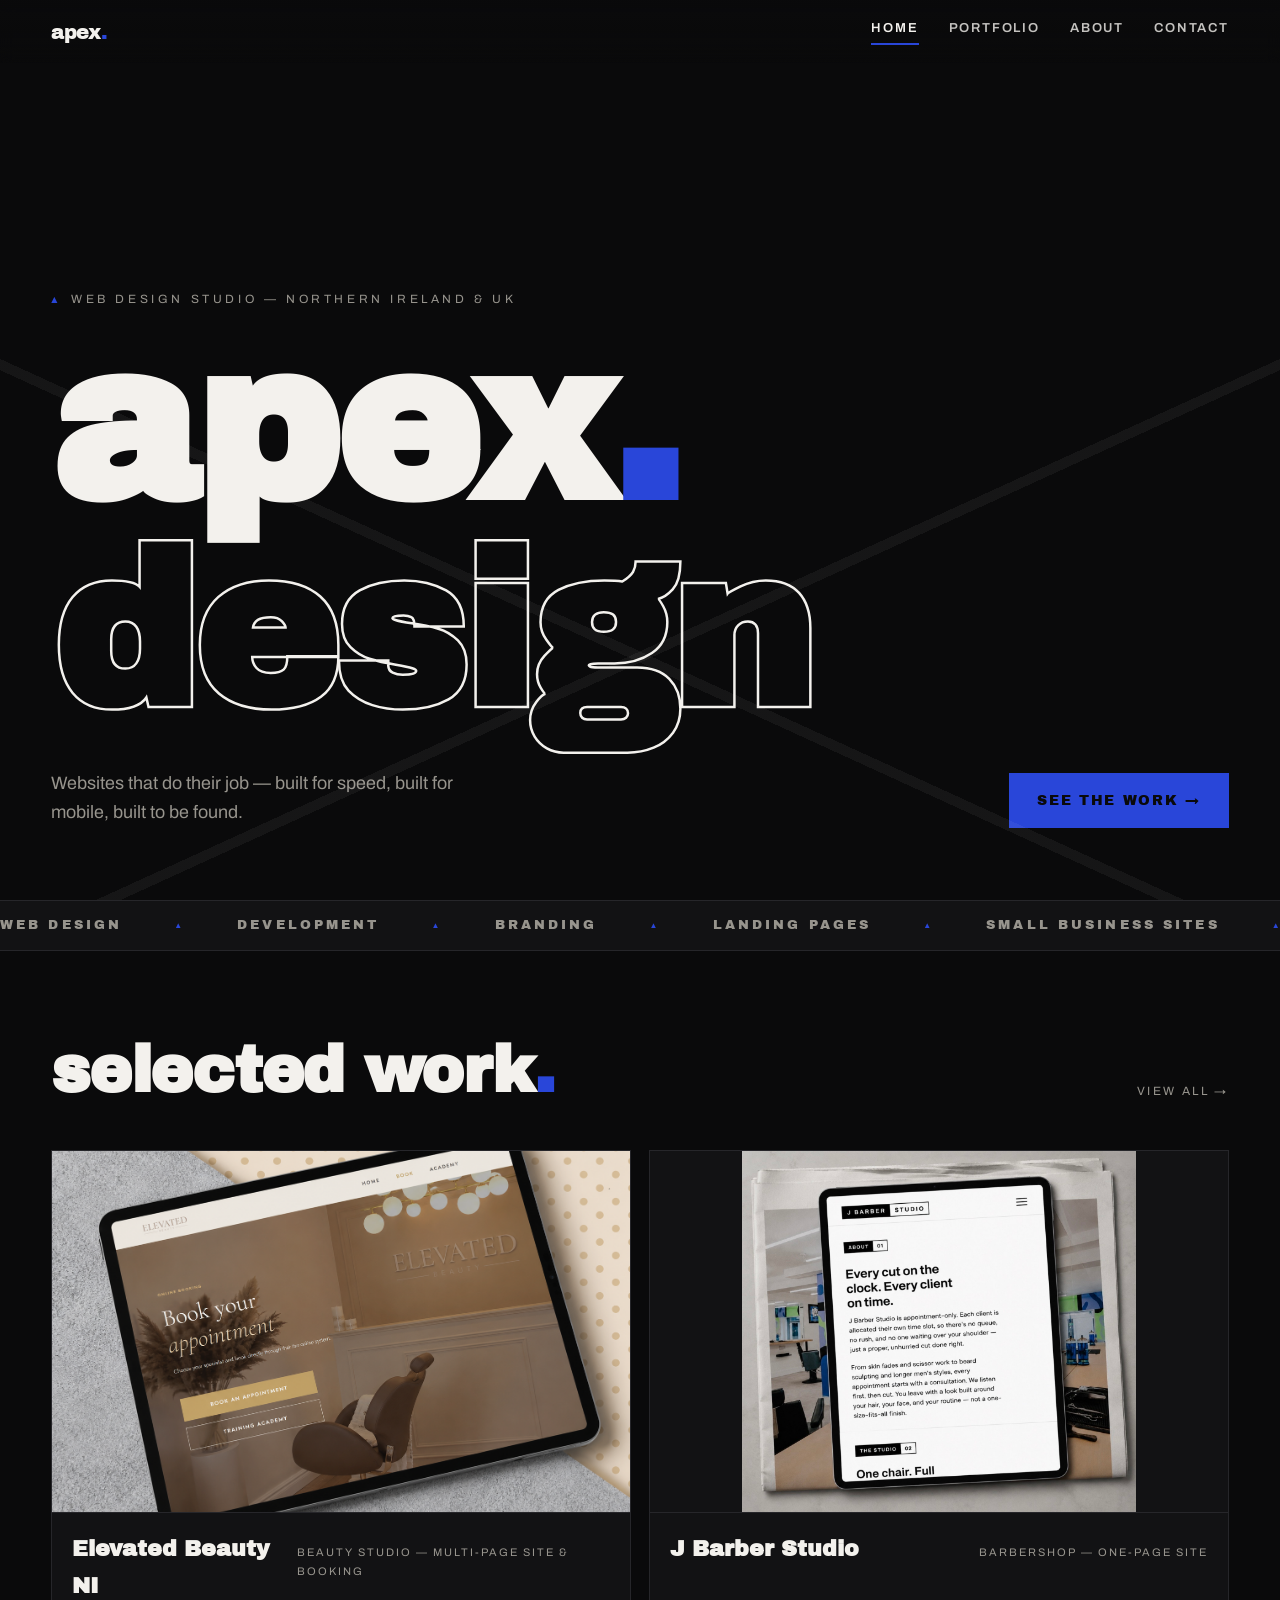
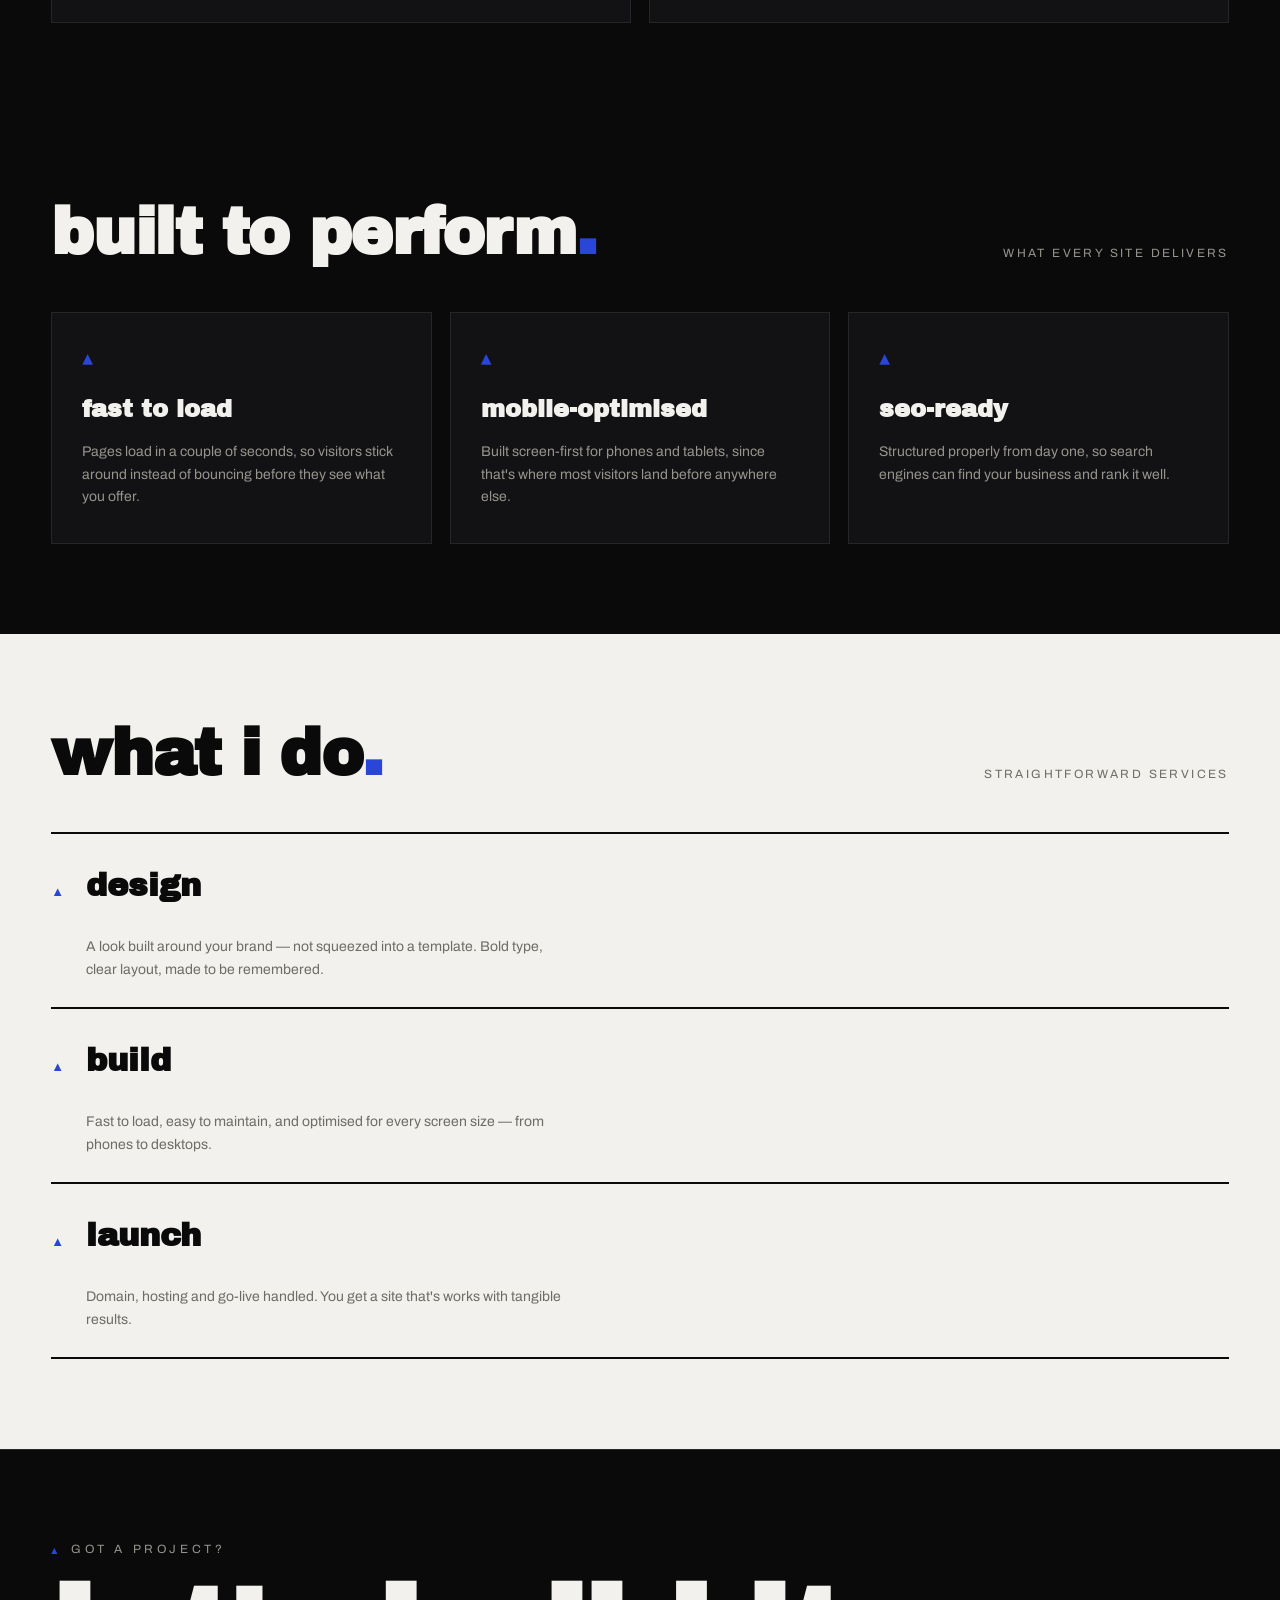
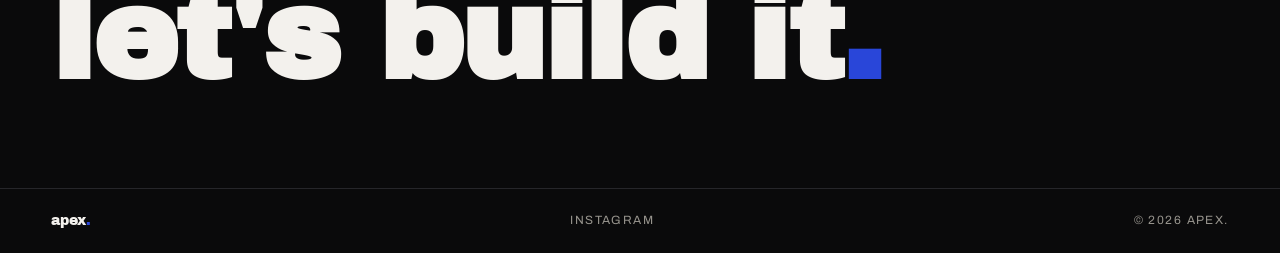
==== index.html @ 606ecf7e "Update index.html" ====
<!DOCTYPE html>
<html lang="en">
<head>
<meta charset="UTF-8">
<meta name="viewport" content="width=device-width, initial-scale=1.0">
<title>apex. — Web Design Studio | Northern Ireland & UK</title>
<meta name="description" content="Apex is a web design studio based in Northern Ireland, building websites for businesses across Belfast, North Down, NI and the wider UK.">
<link rel="icon" type="image/svg+xml" href="favicon.svg">
<link rel="icon" type="image/png" sizes="32x32" href="favicon-32.png">
<link rel="icon" type="image/png" sizes="16x16" href="favicon-16.png">
<link rel="apple-touch-icon" sizes="180x180" href="apple-touch-icon.png">
<meta property="og:type" content="website">
<meta property="og:title" content="apex. — Web Design Studio | Northern Ireland & UK">
<meta property="og:description" content="Apex is a web design studio based in Northern Ireland, building websites businesses across Belfast, North Down, NI and the wider UK.">
<meta property="og:image" content="https://yourdomain.com/og-image.png">
<meta property="og:url" content="https://yourdomain.com/index.html">
<meta name="twitter:card" content="summary_large_image">
<meta name="twitter:title" content="apex. — Web Design Studio | Northern Ireland & UK">
<meta name="twitter:description" content="Apex is a web design studio based in Northern Ireland, building websites for businesses across Belfast, North Down, NI and the wider UK.">
<meta name="twitter:image" content="https://yourdomain.com/og-image.png">
<link rel="canonical" href="https://yourdomain.com/index.html">
<link rel="preconnect" href="https://fonts.googleapis.com">
<link rel="preconnect" href="https://fonts.gstatic.com" crossorigin>
<link href="https://fonts.googleapis.com/css2?family=Archivo:wght@400;600&family=Archivo+Black&display=swap" rel="stylesheet">
<style>
/* ============================================================
   APEX. — shared styles
   Pages: index.html / portfolio.html / about.html / contact.html
   ============================================================ */
:root{
  --ink:#0a0a0b;           /* background */
  --ink-2:#121214;         /* raised surfaces */
  --line:#26262a;          /* hairlines */
  --paper:#f3f1ed;         /* off-white text */
  --muted:#97948d;
  --accent:#2946d9;        /* the full stop */
  --display:'Archivo Black','Archivo',sans-serif;
  --body:'Archivo',system-ui,sans-serif;
  --pad:clamp(20px,4vw,60px);
}
*{margin:0;padding:0;box-sizing:border-box}
html{scroll-behavior:smooth}
body{
  background:var(--ink);
  color:var(--paper);
  font-family:var(--body);
  font-size:16px;
  line-height:1.65;
  -webkit-font-smoothing:antialiased;
}
img{display:block;width:100%;height:100%;object-fit:cover}
a{color:inherit;text-decoration:none}
.dot{color:var(--accent)}
:focus-visible{outline:2px solid var(--accent);outline-offset:3px}

/* ---------- logo ---------- */
.logo{
  font-family:var(--display);
  font-size:20px;
  letter-spacing:-.02em;
  text-transform:lowercase;
  line-height:1;
}

/* ---------- header ---------- */
header{
  position:fixed;inset:0 0 auto 0;z-index:50;
  display:flex;justify-content:space-between;align-items:center;
  padding:18px var(--pad);
  background:linear-gradient(rgba(10,10,11,.94),rgba(10,10,11,.78) 70%,transparent);
  backdrop-filter:blur(8px);
}
nav{display:flex;gap:30px;font-size:13px;letter-spacing:.14em;text-transform:uppercase;font-weight:600}
nav a{opacity:.8;transition:opacity .2s,color .2s;padding-bottom:4px;border-bottom:2px solid transparent}
nav a:hover,nav a:focus-visible{opacity:1;color:var(--accent)}
nav a[aria-current="page"]{opacity:1;border-bottom-color:var(--accent)}
.nav-toggle{display:none}
@media (max-width:720px){
  nav{display:none}
  .nav-toggle{
    display:block;background:none;border:1.5px solid var(--paper);color:var(--paper);
    font-family:var(--display);font-size:11px;letter-spacing:.14em;text-transform:uppercase;
    padding:9px 14px;cursor:pointer;
  }
  nav.open{
    display:flex;position:fixed;inset:64px 0 auto 0;flex-direction:column;gap:0;
    background:var(--ink);border-bottom:1px solid var(--line);
  }
  nav.open a{padding:18px var(--pad);border-top:1px solid var(--line);border-bottom:0}
}

/* ---------- generic section ---------- */
section{padding:clamp(72px,10vh,130px) var(--pad)}
.eyebrow{
  font-size:12px;letter-spacing:.3em;text-transform:uppercase;
  color:var(--muted);margin-bottom:16px;
}
.eyebrow::before{content:"▲";color:var(--accent);font-size:8px;vertical-align:middle;margin-right:10px}
h1,h2{font-family:var(--display);text-transform:lowercase;line-height:.95;letter-spacing:-.02em}
.section-head{display:flex;justify-content:space-between;align-items:flex-end;gap:20px;flex-wrap:wrap;margin-bottom:48px}
.section-head h2{font-size:clamp(32px,5.5vw,64px)}
.section-head .count{font-size:12px;letter-spacing:.2em;text-transform:uppercase;color:var(--muted)}

/* ---------- hero (home) ---------- */
.hero{
  min-height:100svh;
  display:flex;flex-direction:column;justify-content:flex-end;
  padding:0 var(--pad) clamp(44px,8vh,90px);
  position:relative;overflow:hidden;
}
.hero::before{ /* faint apex peak in the backdrop */
  content:"";position:absolute;inset:auto -10% -12% -10%;height:78%;
  background:linear-gradient(to top right,transparent 49.6%,rgba(243,241,237,.05) 49.6% 50.4%,transparent 50.4%),
             linear-gradient(to top left,transparent 49.6%,rgba(243,241,237,.05) 49.6% 50.4%,transparent 50.4%);
  pointer-events:none;
}
.hero h1{font-size:clamp(64px,17vw,230px)}
.hero h1 .outline{color:transparent;-webkit-text-stroke:2.5px var(--paper)}
.hero-sub{
  margin-top:30px;display:flex;justify-content:space-between;align-items:flex-end;gap:32px;flex-wrap:wrap;
}
.hero-sub p{max-width:46ch;color:var(--muted);font-size:clamp(15px,1.4vw,18px)}
.btn{
  display:inline-block;
  font-family:var(--display);font-size:14px;letter-spacing:.12em;text-transform:uppercase;
  padding:16px 28px;transition:transform .2s ease,background .2s,color .2s;
}
.btn-solid{background:var(--accent);color:var(--ink)}
.btn-solid:hover{background:var(--paper);transform:translateY(-2px)}
.btn-ghost{border:1.5px solid var(--paper);color:var(--paper)}
.btn-ghost:hover{background:var(--accent);border-color:var(--accent);color:var(--ink)}

/* ---------- marquee ---------- */
.marquee{
  border-top:1px solid var(--line);border-bottom:1px solid var(--line);
  overflow:hidden;padding:14px 0;background:var(--ink-2);
}
.marquee-track{
  display:flex;gap:52px;width:max-content;
  animation:scroll 26s linear infinite;
  font-family:var(--display);font-size:13px;letter-spacing:.24em;text-transform:uppercase;color:var(--muted);
}
.marquee-track span::after{content:"▲";color:var(--accent);margin-left:52px;font-size:8px;vertical-align:middle}
@keyframes scroll{to{transform:translateX(-50%)}}

/* ---------- project cards ---------- */
.work-grid{display:grid;grid-template-columns:repeat(2,1fr);gap:18px}
.work-card{
  position:relative;display:block;
  border:1px solid var(--line);background:var(--ink-2);overflow:hidden;
}
.work-card .shot{aspect-ratio:16/10;overflow:hidden}
.work-card .shot img,.work-card .shot .ph{transition:transform .5s ease,filter .4s ease}
.work-card:hover .shot img{transform:scale(1.04)}
.work-card .shot.fit-contain{display:flex;align-items:center;justify-content:center;background:var(--ink-2)}
.work-card .shot.fit-contain img{object-fit:contain;height:100%;width:100%}
.work-card .info{
  display:flex;justify-content:space-between;align-items:baseline;gap:14px;
  padding:18px 20px;border-top:1px solid var(--line);
}
.work-card .info h3{font-family:var(--display);font-size:clamp(17px,2vw,22px)}
.work-card .info span{font-size:11px;letter-spacing:.18em;text-transform:uppercase;color:var(--muted)}
.work-card::after{ /* accent corner on hover */
  content:"";position:absolute;top:0;right:0;width:0;height:0;
  border-top:0 solid var(--accent);border-left:0 solid transparent;
  transition:border-width .25s ease;
}
.work-card:hover::after{border-top-width:22px;border-left-width:22px}
@media (max-width:760px){.work-grid{grid-template-columns:1fr}}

/* placeholder until real screenshots are added */
.ph{
  display:flex;align-items:center;justify-content:center;height:100%;
  color:#3b3b40;font-family:var(--display);font-size:12px;letter-spacing:.2em;text-transform:uppercase;
  background:repeating-linear-gradient(45deg,transparent 0 18px,rgba(243,241,237,.03) 18px 20px),var(--ink-2);
}

/* ---------- light band (services / values) ---------- */
.band-light{background:var(--paper);color:var(--ink)}
.band-light .eyebrow,.band-light .count{color:#6e6c66}
.row-list .row{
  display:grid;grid-template-columns:auto 1fr auto;align-items:baseline;gap:22px;
  padding:26px 0;border-bottom:2px solid var(--ink);
  transition:padding-left .25s ease;
}
.row-list .row:first-child{border-top:2px solid var(--ink)}
.row-list .row:hover{padding-left:14px}
.row-list .num{font-family:var(--display);font-size:13px;color:var(--accent)}
.row-list h3{font-family:var(--display);font-size:clamp(20px,3.2vw,32px);text-transform:lowercase}
.row-list p{grid-column:2;color:#6e6c66;font-size:14px;max-width:60ch}
@media (max-width:640px){
  .row-list .row{grid-template-columns:auto 1fr}
}

/* ---------- big CTA ---------- */
.cta h2{font-size:clamp(46px,10vw,130px)}
.cta h2 a{transition:color .2s}
.cta h2 a:hover{color:var(--accent)}
.cta{border-top:1px solid var(--line)}

/* ---------- page hero (inner pages) ---------- */
.page-hero{padding-top:clamp(140px,22vh,220px);padding-bottom:clamp(40px,6vh,70px)}
.page-hero h1{font-size:clamp(48px,10vw,120px)}
.page-hero p{margin-top:22px;max-width:52ch;color:var(--muted)}

/* ---------- about ---------- */
.about-grid{display:grid;grid-template-columns:1.05fr .95fr;gap:clamp(32px,5vw,72px);align-items:start}
.about-grid .media{aspect-ratio:4/5;border:1px solid var(--line);overflow:hidden}
.about-grid p{color:var(--muted);margin-bottom:16px;max-width:54ch}
.about-grid strong{color:var(--paper)}
.stack{margin-top:34px;display:flex;flex-wrap:wrap;gap:10px}
.stack span{
  border:1px solid var(--line);padding:8px 14px;
  font-size:12px;letter-spacing:.12em;text-transform:uppercase;color:var(--muted);
}
@media (max-width:820px){
  .about-grid{grid-template-columns:1fr}
  .about-grid .media{order:-1;aspect-ratio:16/10}
}

/* ---------- contact ---------- */
.contact-grid{display:grid;grid-template-columns:1fr 1fr;gap:clamp(36px,5vw,80px)}
.contact-info h4{
  font-family:var(--display);font-size:12px;letter-spacing:.22em;text-transform:uppercase;margin-bottom:8px;
}
.contact-info>div{margin-bottom:30px;color:var(--muted);font-size:15px}
.contact-info a:hover{color:var(--accent)}
form{display:grid;gap:22px}
label{
  display:block;font-size:12px;letter-spacing:.18em;text-transform:uppercase;
  color:var(--muted);margin-bottom:8px;
}
input,textarea{
  width:100%;background:transparent;border:0;border-bottom:2px solid var(--line);
  color:var(--paper);font-family:var(--body);font-size:16px;padding:10px 0;
  transition:border-color .2s;
}
input:focus,textarea:focus{outline:none;border-bottom-color:var(--accent)}
textarea{min-height:120px;resize:vertical}
form .btn{border:0;cursor:pointer;justify-self:start}
@media (max-width:760px){.contact-grid{grid-template-columns:1fr}}

/* ---------- footer ---------- */
footer{
  padding:22px var(--pad);border-top:1px solid var(--line);
  display:flex;justify-content:space-between;align-items:center;gap:16px;flex-wrap:wrap;
  font-size:12px;letter-spacing:.12em;text-transform:uppercase;color:var(--muted);
}
footer .logo{font-size:14px;color:var(--paper)}
footer .socials{display:flex;gap:18px}
footer .socials a:hover{color:var(--accent)}

/* ---------- results / guarantees ---------- */
.results-grid{
  display:grid;grid-template-columns:repeat(3,1fr);gap:18px;
}
.result-card{
  border:1px solid var(--line);background:var(--ink-2);
  padding:34px 30px;
}
.result-card .mark{color:var(--accent);font-size:14px;margin-bottom:20px;display:block}
.result-card h3{font-family:var(--display);font-size:clamp(19px,2.4vw,24px);text-transform:lowercase;margin-bottom:12px}
.result-card p{color:var(--muted);font-size:14px;line-height:1.6}
@media (max-width:820px){.results-grid{grid-template-columns:1fr}}

/* ---------- scroll reveal ---------- */
.reveal{opacity:0;transform:translateY(24px);transition:opacity .6s ease,transform .6s ease}
.reveal.in{opacity:1;transform:none}
@media (prefers-reduced-motion:reduce){
  .reveal{opacity:1;transform:none;transition:none}
  .marquee-track{animation:none}
  html{scroll-behavior:auto}
}

</style>
<script type="application/ld+json">
{
  "@context": "https://schema.org",
  "@type": "ProfessionalService",
  "name": "apex.",
  "description": "Web design studio building fast, mobile-optimised websites for businesses and independent brands.",
  "url": "https://yourdomain.com/index.html",
  "areaServed": [
    {"@type": "Place", "name": "Northern Ireland"},
    {"@type": "Place", "name": "Belfast"},
    {"@type": "Place", "name": "North Down"},
    {"@type": "Place", "name": "United Kingdom"}
  ]
}
</script>
</head>
<body>

<header>
  <a href="index.html" class="logo" aria-label="apex home">apex<span class="dot">.</span></a>
  <button class="nav-toggle" aria-expanded="false" aria-controls="nav" onclick="toggleNav(this)">Menu</button>
  <nav id="nav">
    <a href="index.html" aria-current="page">Home</a>
    <a href="portfolio.html">Portfolio</a>
    <a href="about.html">About</a>
    <a href="contact.html">Contact</a>
  </nav>
</header>

<!-- ===================== HERO ===================== -->
<section class="hero">
  <p class="eyebrow">Web design studio — Northern Ireland &amp; UK</p>
  <h1>apex<span class="dot">.</span><br><span class="outline">design</span></h1>
  <div class="hero-sub">
    <p>Websites that do their job — built for speed, built for mobile, built to be found.</p>
    <a class="btn btn-solid" href="portfolio.html">See the work &rarr;</a>
  </div>
</section>

<!-- ===================== MARQUEE ===================== -->
<div class="marquee" aria-hidden="true">
  <div class="marquee-track">
    <span>Web design</span><span>Development</span><span>Branding</span><span>Landing pages</span><span>Small business sites</span><span>Portfolio sites</span>
    <span>Web design</span><span>Development</span><span>Branding</span><span>Landing pages</span><span>Small business sites</span><span>Portfolio sites</span>
  </div>
</div>

<!-- ===================== FEATURED WORK ===================== -->
<section id="work">
  <div class="section-head reveal">
    <h2>selected work<span class="dot">.</span></h2>
    <a class="count" href="portfolio.html">View all &rarr;</a>
  </div>
  <div class="work-grid">
    <!-- Replace each .ph with a screenshot:
         <img src="images/project-name.jpg" alt="Project name website"> -->
    <a class="work-card reveal" href="https://www.elevatedbeautyni.co.uk/" target="_blank" rel="noopener">
      <div class="shot"><img src="images/elevated-beauty.png" alt="Elevated Beauty NI website shown on a tablet"></div>
      <div class="info"><h3>Elevated Beauty NI</h3><span>Beauty studio — multi-page site &amp; booking</span></div>
    </a>
    <a class="work-card reveal" href="portfolio.html">
      <div class="shot fit-contain"><img src="images/j-barber-studio.jpg" alt="J Barber Studio website shown on a tablet"></div>
      <div class="info"><h3>J Barber Studio</h3><span>Barbershop — one-page site</span></div>
    </a>
  </div>
</section>

<!-- ===================== RESULTS ===================== -->
<section id="results">
  <div class="section-head reveal">
    <h2>built to perform<span class="dot">.</span></h2>
    <span class="count">What every site delivers</span>
  </div>
  <div class="results-grid">
    <div class="result-card reveal">
      <span class="mark">&#9650;</span>
      <h3>fast to load</h3>
      <p>Pages load in a couple of seconds, so visitors stick around instead of bouncing before they see what you offer.</p>
    </div>
    <div class="result-card reveal">
      <span class="mark">&#9650;</span>
      <h3>mobile-optimised</h3>
      <p>Built screen-first for phones and tablets, since that's where most visitors land before anywhere else.</p>
    </div>
    <div class="result-card reveal">
      <span class="mark">&#9650;</span>
      <h3>seo-ready</h3>
      <p>Structured properly from day one, so search engines can find your business and rank it well.</p>
    </div>
  </div>
</section>

<!-- ===================== WHAT I DO ===================== -->
<section class="band-light">
  <div class="section-head reveal">
    <h2>what i do<span class="dot">.</span></h2>
    <span class="count">Straightforward services</span>
  </div>
  <div class="row-list">
    <div class="row reveal">
      <span class="num">▲</span>
      <h3>design</h3>
      <p>A look built around your brand — not squeezed into a template. Bold type, clear layout, made to be remembered.</p>
    </div>
    <div class="row reveal">
      <span class="num">▲</span>
      <h3>build</h3>
      <p>Fast to load, easy to maintain, and optimised for every screen size — from phones to desktops.</p>
    </div>
    <div class="row reveal">
      <span class="num">▲</span>
      <h3>launch</h3>
      <p>Domain, hosting and go-live handled. You get a site that's works with tangible results.</p>
    </div>
  </div>
</section>

<!-- ===================== CTA ===================== -->
<section class="cta">
  <p class="eyebrow reveal">Got a project?</p>
  <h2 class="reveal"><a href="contact.html">let's build it<span class="dot">.</span></a></h2>
</section>

<footer>
  <a href="index.html" class="logo">apex<span class="dot">.</span></a>
  <div class="socials">
    <a href="https://instagram.com/" target="_blank" rel="noopener">Instagram</a>
  </div>
  <span>&copy; 2026 apex.</span>
</footer>

<script>
// ============================================================
// APEX. — shared script (nav toggle + scroll reveal)
// ============================================================

// Scroll-reveal
const io = new IntersectionObserver(entries => {
  entries.forEach(e => {
    if (e.isIntersecting) { e.target.classList.add('in'); io.unobserve(e.target); }
  });
}, { threshold: 0.15 });
document.querySelectorAll('.reveal').forEach(el => io.observe(el));

// Mobile nav
function toggleNav(btn) {
  const nav = document.getElementById('nav');
  const open = nav.classList.toggle('open');
  btn.setAttribute('aria-expanded', open);
}
document.querySelectorAll('#nav a').forEach(a => a.addEventListener('click', () => {
  document.getElementById('nav').classList.remove('open');
  const t = document.querySelector('.nav-toggle');
  if (t) t.setAttribute('aria-expanded', 'false');
}));

</script>
</body>
</html>
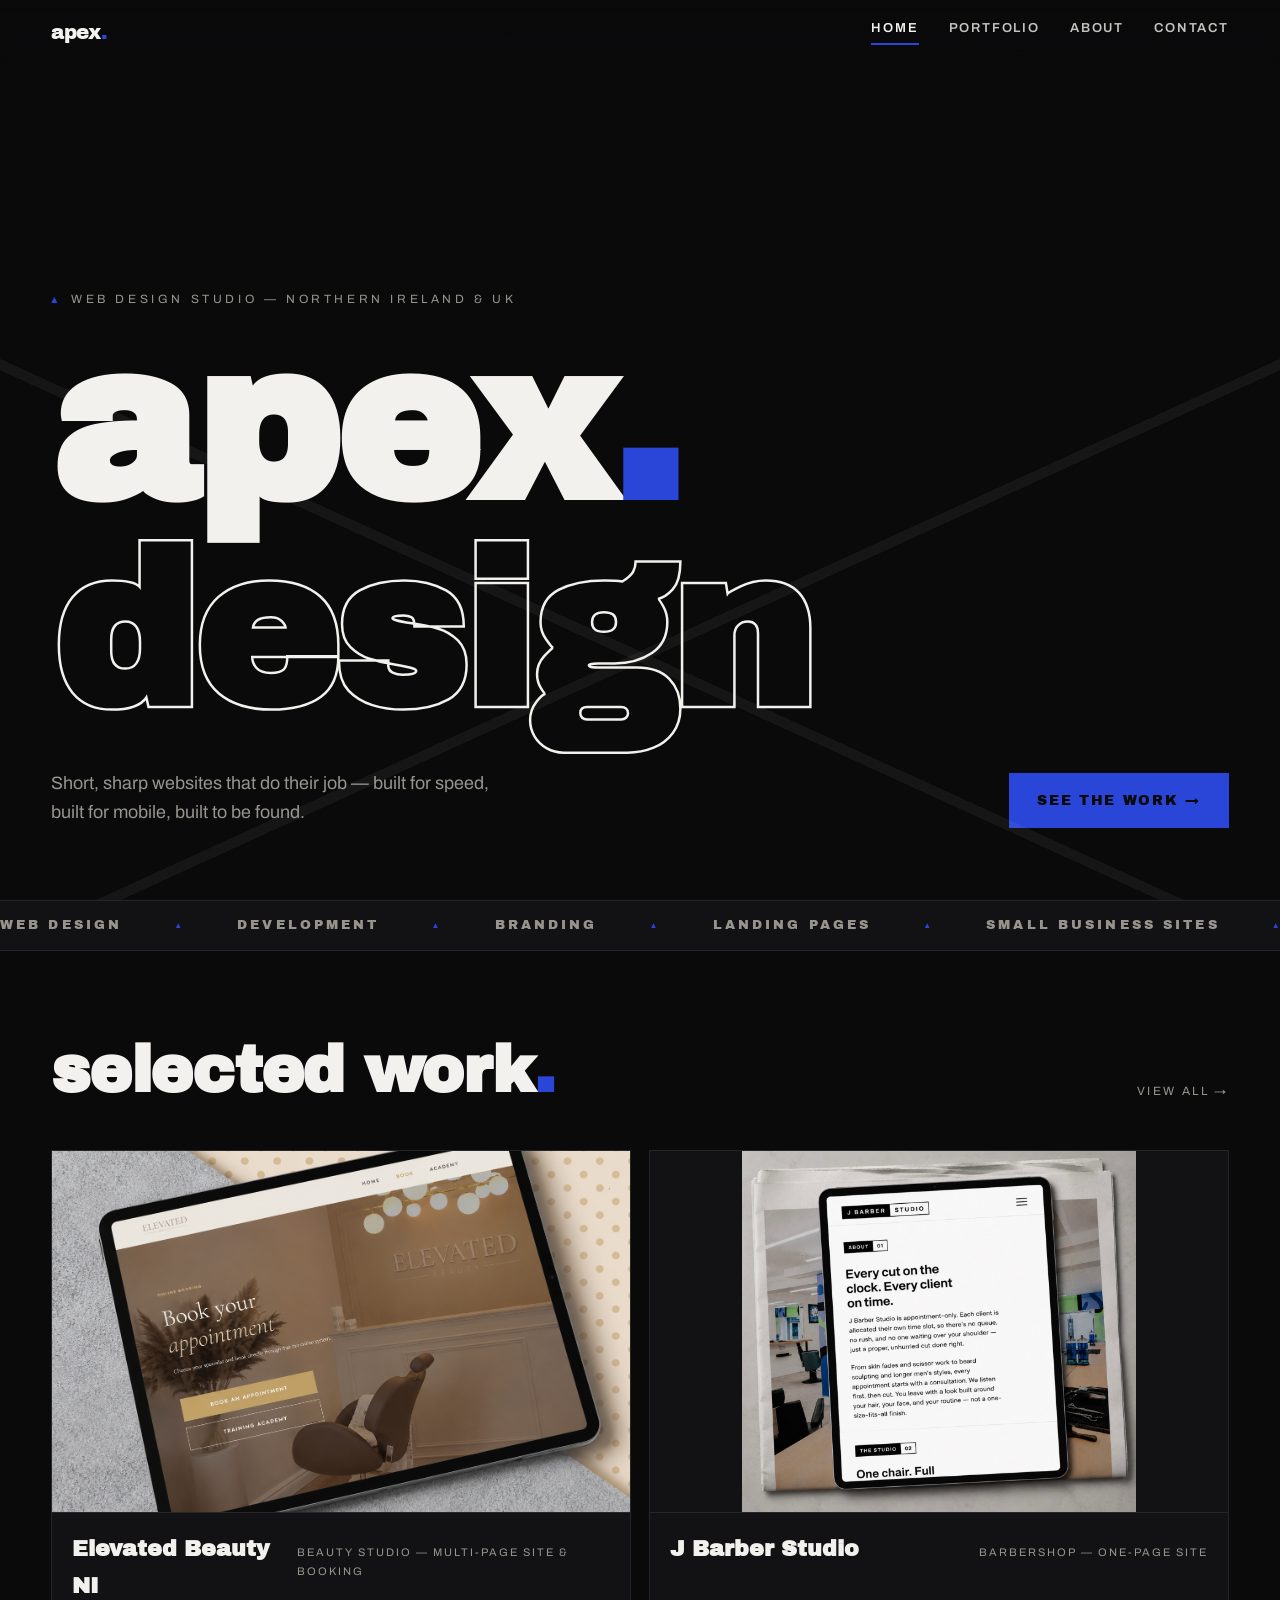
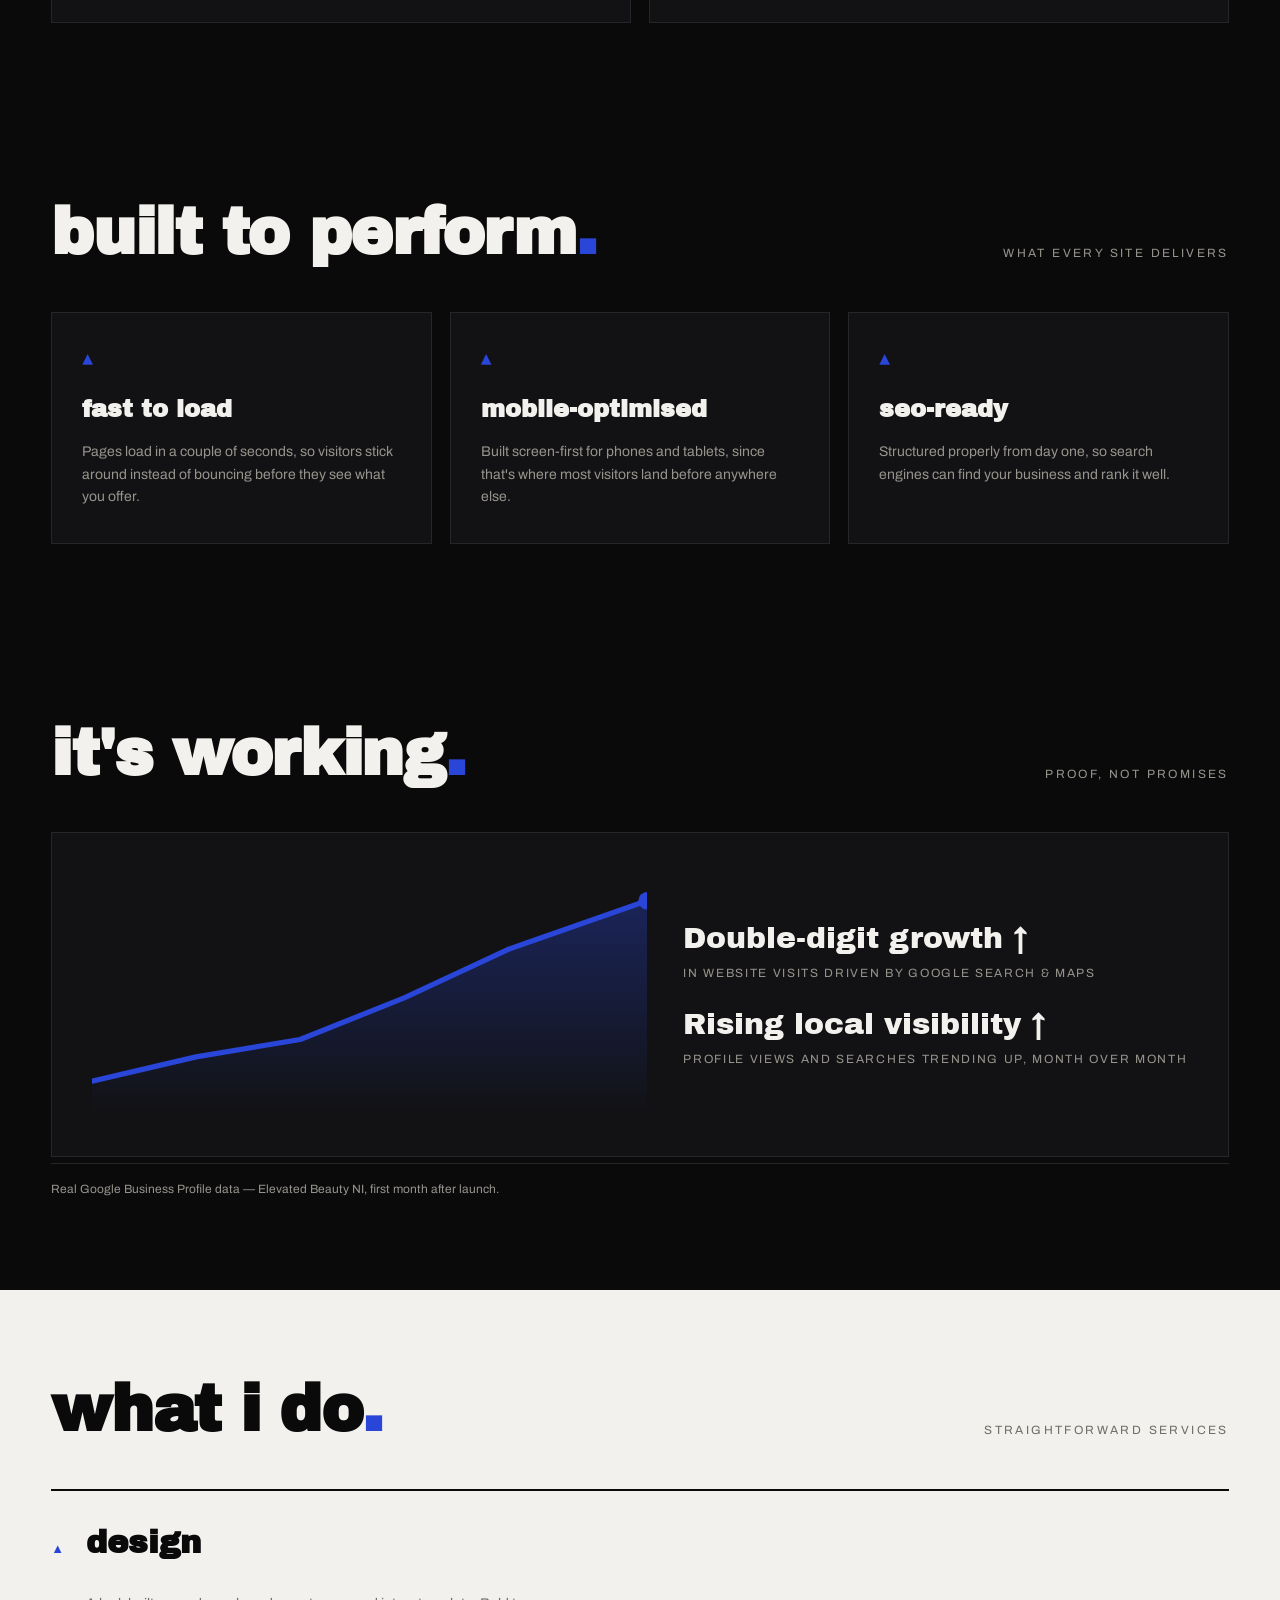
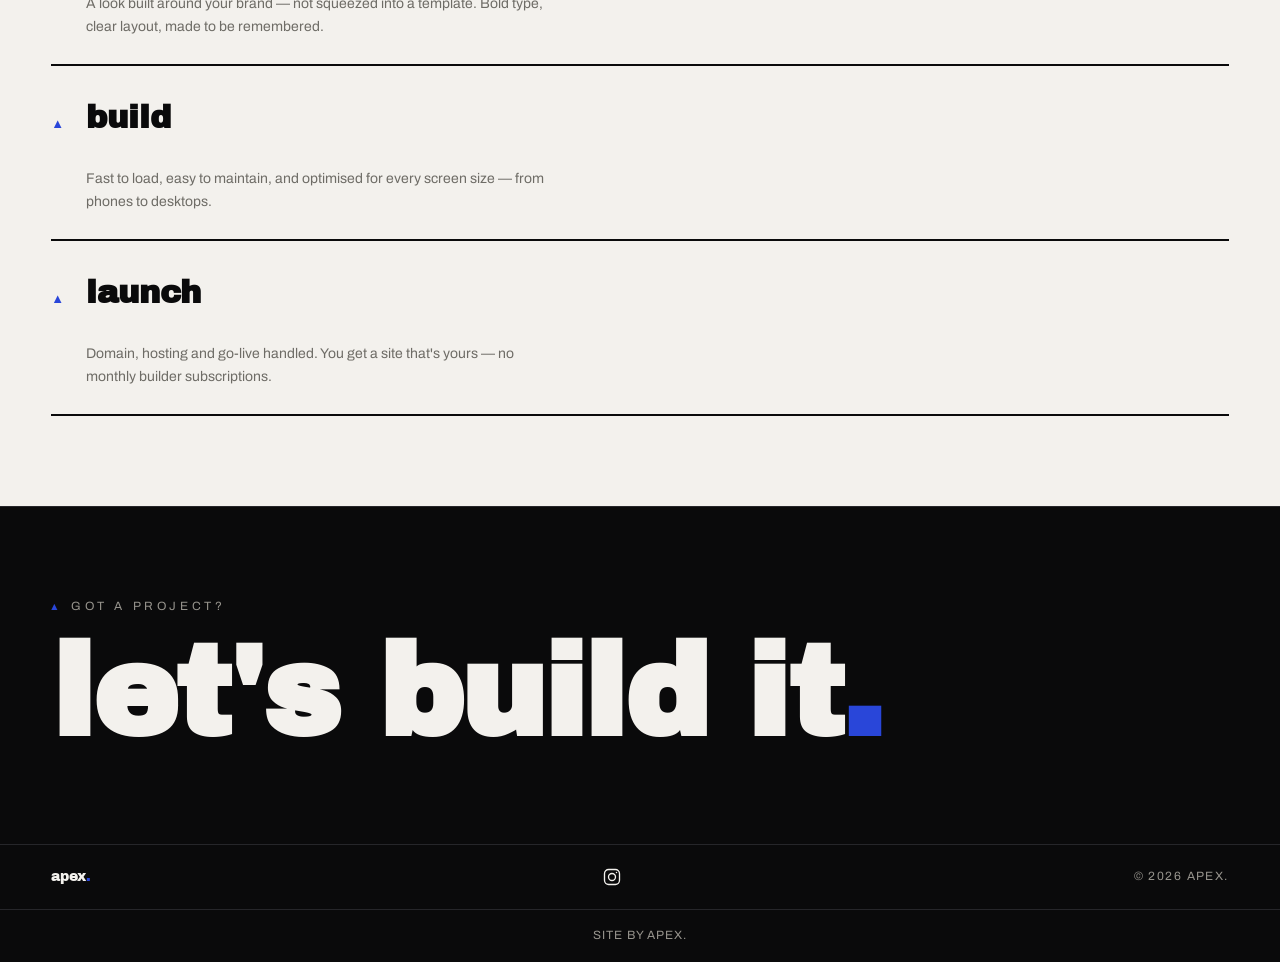
==== commit 64996798: "Update index.html" ====
--- a/index.html
+++ b/index.html
@@ -4,21 +4,21 @@
 <meta charset="UTF-8">
 <meta name="viewport" content="width=device-width, initial-scale=1.0">
 <title>apex. — Web Design Studio | Northern Ireland & UK</title>
-<meta name="description" content="Apex is a web design studio based in Northern Ireland, building websites for businesses across Belfast, North Down, NI and the wider UK.">
+<meta name="description" content="Apex is a web design studio based in Northern Ireland, building short, sharp websites for emerging businesses across Belfast, North Down, NI and the wider UK.">
 <link rel="icon" type="image/svg+xml" href="favicon.svg">
 <link rel="icon" type="image/png" sizes="32x32" href="favicon-32.png">
 <link rel="icon" type="image/png" sizes="16x16" href="favicon-16.png">
 <link rel="apple-touch-icon" sizes="180x180" href="apple-touch-icon.png">
 <meta property="og:type" content="website">
 <meta property="og:title" content="apex. — Web Design Studio | Northern Ireland & UK">
-<meta property="og:description" content="Apex is a web design studio based in Northern Ireland, building websites businesses across Belfast, North Down, NI and the wider UK.">
-<meta property="og:image" content="https://yourdomain.com/og-image.png">
-<meta property="og:url" content="https://yourdomain.com/index.html">
+<meta property="og:description" content="Apex is a web design studio based in Northern Ireland, building short, sharp websites for emerging businesses across Belfast, North Down, NI and the wider UK.">
+<meta property="og:image" content="https://apexdesignni.co.uk/og-image.png">
+<meta property="og:url" content="https://apexdesignni.co.uk/index.html">
 <meta name="twitter:card" content="summary_large_image">
 <meta name="twitter:title" content="apex. — Web Design Studio | Northern Ireland & UK">
-<meta name="twitter:description" content="Apex is a web design studio based in Northern Ireland, building websites for businesses across Belfast, North Down, NI and the wider UK.">
-<meta name="twitter:image" content="https://yourdomain.com/og-image.png">
-<link rel="canonical" href="https://yourdomain.com/index.html">
+<meta name="twitter:description" content="Apex is a web design studio based in Northern Ireland, building short, sharp websites for emerging businesses across Belfast, North Down, NI and the wider UK.">
+<meta name="twitter:image" content="https://apexdesignni.co.uk/og-image.png">
+<link rel="canonical" href="https://apexdesignni.co.uk/index.html">
 <link rel="preconnect" href="https://fonts.googleapis.com">
 <link rel="preconnect" href="https://fonts.gstatic.com" crossorigin>
 <link href="https://fonts.googleapis.com/css2?family=Archivo:wght@400;600&family=Archivo+Black&display=swap" rel="stylesheet">
@@ -247,8 +247,35 @@
   font-size:12px;letter-spacing:.12em;text-transform:uppercase;color:var(--muted);
 }
 footer .logo{font-size:14px;color:var(--paper)}
-footer .socials{display:flex;gap:18px}
+footer .socials{display:flex;gap:18px;align-items:center}
+footer .socials a{display:flex;align-items:center;color:var(--paper);transition:color .2s}
 footer .socials a:hover{color:var(--accent)}
+footer .socials svg{width:20px;height:20px;stroke:currentColor;fill:none;stroke-width:1.6}
+
+/* ---------- site credit ---------- */
+.site-credit{
+  border-top:1px solid var(--line);
+  padding:16px var(--pad);
+  display:flex;align-items:center;justify-content:center;gap:8px;
+  font-size:12px;letter-spacing:.08em;text-transform:uppercase;color:var(--muted);
+}
+.site-credit a{display:inline-flex;align-items:center;gap:7px;color:var(--muted);transition:color .2s}
+.site-credit a:hover{color:var(--accent)}
+.site-credit img{height:14px;width:auto;display:block}
+
+/* ---------- real results / trend card ---------- */
+.trend-card{
+  border:1px solid var(--line);background:var(--ink-2);
+  padding:clamp(24px,4vw,40px);display:grid;grid-template-columns:1.1fr 1fr;gap:36px;align-items:center;
+}
+.trend-card .chart{width:100%;display:block}
+.trend-stats{display:flex;flex-direction:column;gap:22px}
+.trend-stat .num{font-family:var(--display);font-size:clamp(30px,4.2vw,46px);color:var(--paper);line-height:1}
+.trend-stat .headline{font-family:var(--display);font-size:clamp(22px,2.8vw,30px);color:var(--paper);line-height:1.2}
+.trend-stat .num .up{color:var(--accent);font-size:.4em;vertical-align:top;margin-left:8px;letter-spacing:0}
+.trend-stat .label{font-size:12px;color:var(--muted);text-transform:uppercase;letter-spacing:.14em;margin-top:8px}
+.trend-source{margin-top:6px;font-size:12px;color:var(--muted);border-top:1px solid var(--line);padding-top:16px}
+@media (max-width:780px){.trend-card{grid-template-columns:1fr}}
 
 /* ---------- results / guarantees ---------- */
 .results-grid{
@@ -278,8 +305,8 @@
   "@context": "https://schema.org",
   "@type": "ProfessionalService",
   "name": "apex.",
-  "description": "Web design studio building fast, mobile-optimised websites for businesses and independent brands.",
-  "url": "https://yourdomain.com/index.html",
+  "description": "Web design studio building fast, mobile-optimised websites for emerging businesses and independent brands.",
+  "url": "https://apexdesignni.co.uk/index.html",
   "areaServed": [
     {"@type": "Place", "name": "Northern Ireland"},
     {"@type": "Place", "name": "Belfast"},
@@ -307,7 +334,7 @@
   <p class="eyebrow">Web design studio — Northern Ireland &amp; UK</p>
   <h1>apex<span class="dot">.</span><br><span class="outline">design</span></h1>
   <div class="hero-sub">
-    <p>Websites that do their job — built for speed, built for mobile, built to be found.</p>
+    <p>Short, sharp websites that do their job — built for speed, built for mobile, built to be found.</p>
     <a class="btn btn-solid" href="portfolio.html">See the work &rarr;</a>
   </div>
 </section>
@@ -365,6 +392,38 @@
   </div>
 </section>
 
+<!-- ===================== REAL RESULTS ===================== -->
+<section id="real-results">
+  <div class="section-head reveal">
+    <h2>it's working<span class="dot">.</span></h2>
+    <span class="count">Proof, not promises</span>
+  </div>
+  <div class="trend-card reveal">
+    <svg class="chart" viewBox="0 0 320 140" preserveAspectRatio="none" role="img" aria-label="Rising website visits trend, June 2026">
+      <defs>
+        <linearGradient id="trendFill" x1="0" y1="0" x2="0" y2="1">
+          <stop offset="0%" stop-color="#2946d9" stop-opacity="0.35"/>
+          <stop offset="100%" stop-color="#2946d9" stop-opacity="0"/>
+        </linearGradient>
+      </defs>
+      <polygon points="0,120 60,106 120,96 180,72 240,44 320,16 320,140 0,140" fill="url(#trendFill)"/>
+      <polyline points="0,120 60,106 120,96 180,72 240,44 320,16" fill="none" stroke="#2946d9" stroke-width="3" stroke-linecap="round" stroke-linejoin="round"/>
+      <circle cx="320" cy="16" r="5" fill="#2946d9"/>
+    </svg>
+    <div class="trend-stats">
+      <div class="trend-stat">
+        <div class="headline">Double-digit growth<span class="up"> ↑</span></div>
+        <div class="label">In website visits driven by Google Search &amp; Maps</div>
+      </div>
+      <div class="trend-stat">
+        <div class="headline">Rising local visibility<span class="up"> ↑</span></div>
+        <div class="label">Profile views and searches trending up, month over month</div>
+      </div>
+    </div>
+  </div>
+  <p class="trend-source reveal">Real Google Business Profile data — Elevated Beauty NI, first month after launch.</p>
+</section>
+
 <!-- ===================== WHAT I DO ===================== -->
 <section class="band-light">
   <div class="section-head reveal">
@@ -385,7 +444,7 @@
     <div class="row reveal">
       <span class="num">▲</span>
       <h3>launch</h3>
-      <p>Domain, hosting and go-live handled. You get a site that's works with tangible results.</p>
+      <p>Domain, hosting and go-live handled. You get a site that's yours — no monthly builder subscriptions.</p>
     </div>
   </div>
 </section>
@@ -399,10 +458,20 @@
 <footer>
   <a href="index.html" class="logo">apex<span class="dot">.</span></a>
   <div class="socials">
-    <a href="https://instagram.com/" target="_blank" rel="noopener">Instagram</a>
+    <a href="https://www.instagram.com/apexdesignni/" target="_blank" rel="noopener" aria-label="Apex on Instagram">
+      <svg viewBox="0 0 24 24" aria-hidden="true">
+        <rect x="3" y="3" width="18" height="18" rx="5"/>
+        <circle cx="12" cy="12" r="4.2"/>
+        <circle cx="17.4" cy="6.6" r="0.9" fill="currentColor" stroke="none"/>
+      </svg>
+    </a>
   </div>
   <span>&copy; 2026 apex.</span>
 </footer>
+
+<div class="site-credit">
+  <a href="index.html">Site by apex.</a>
+</div>
 
 <script>
 // ============================================================
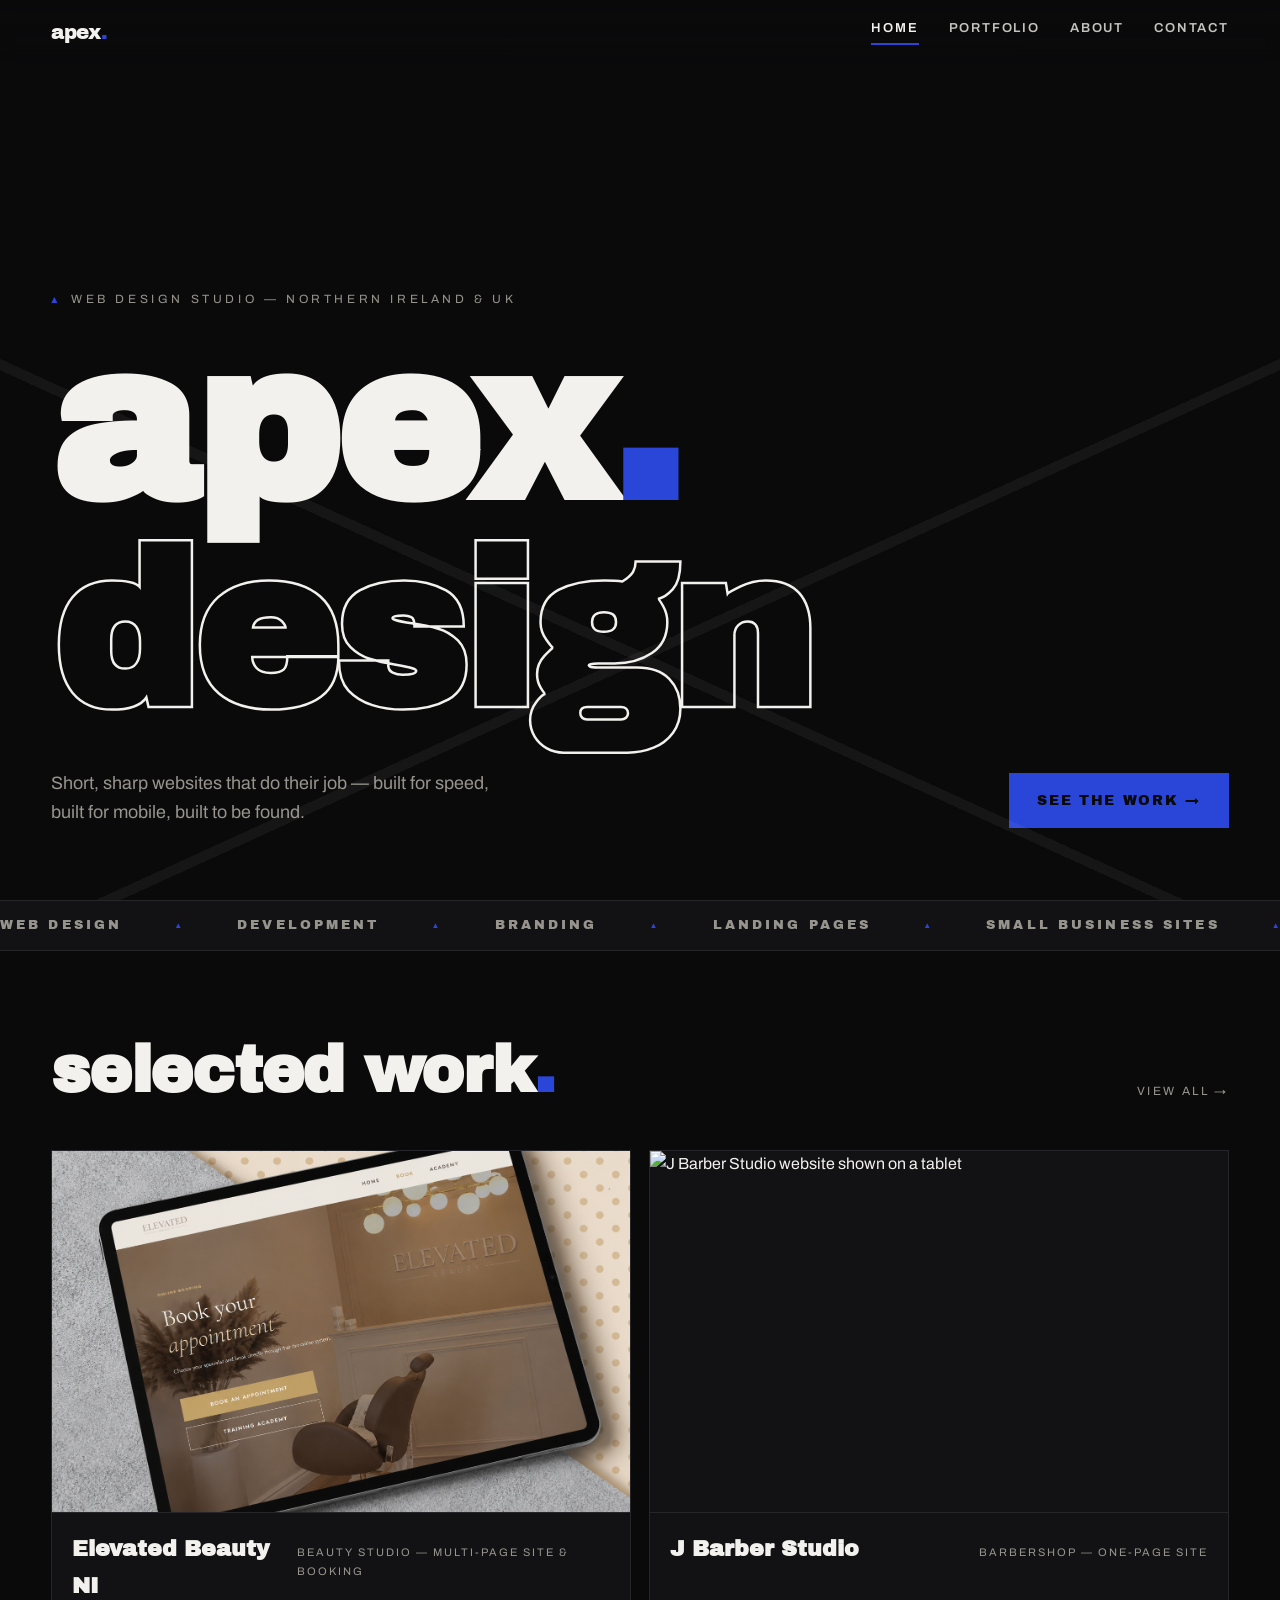
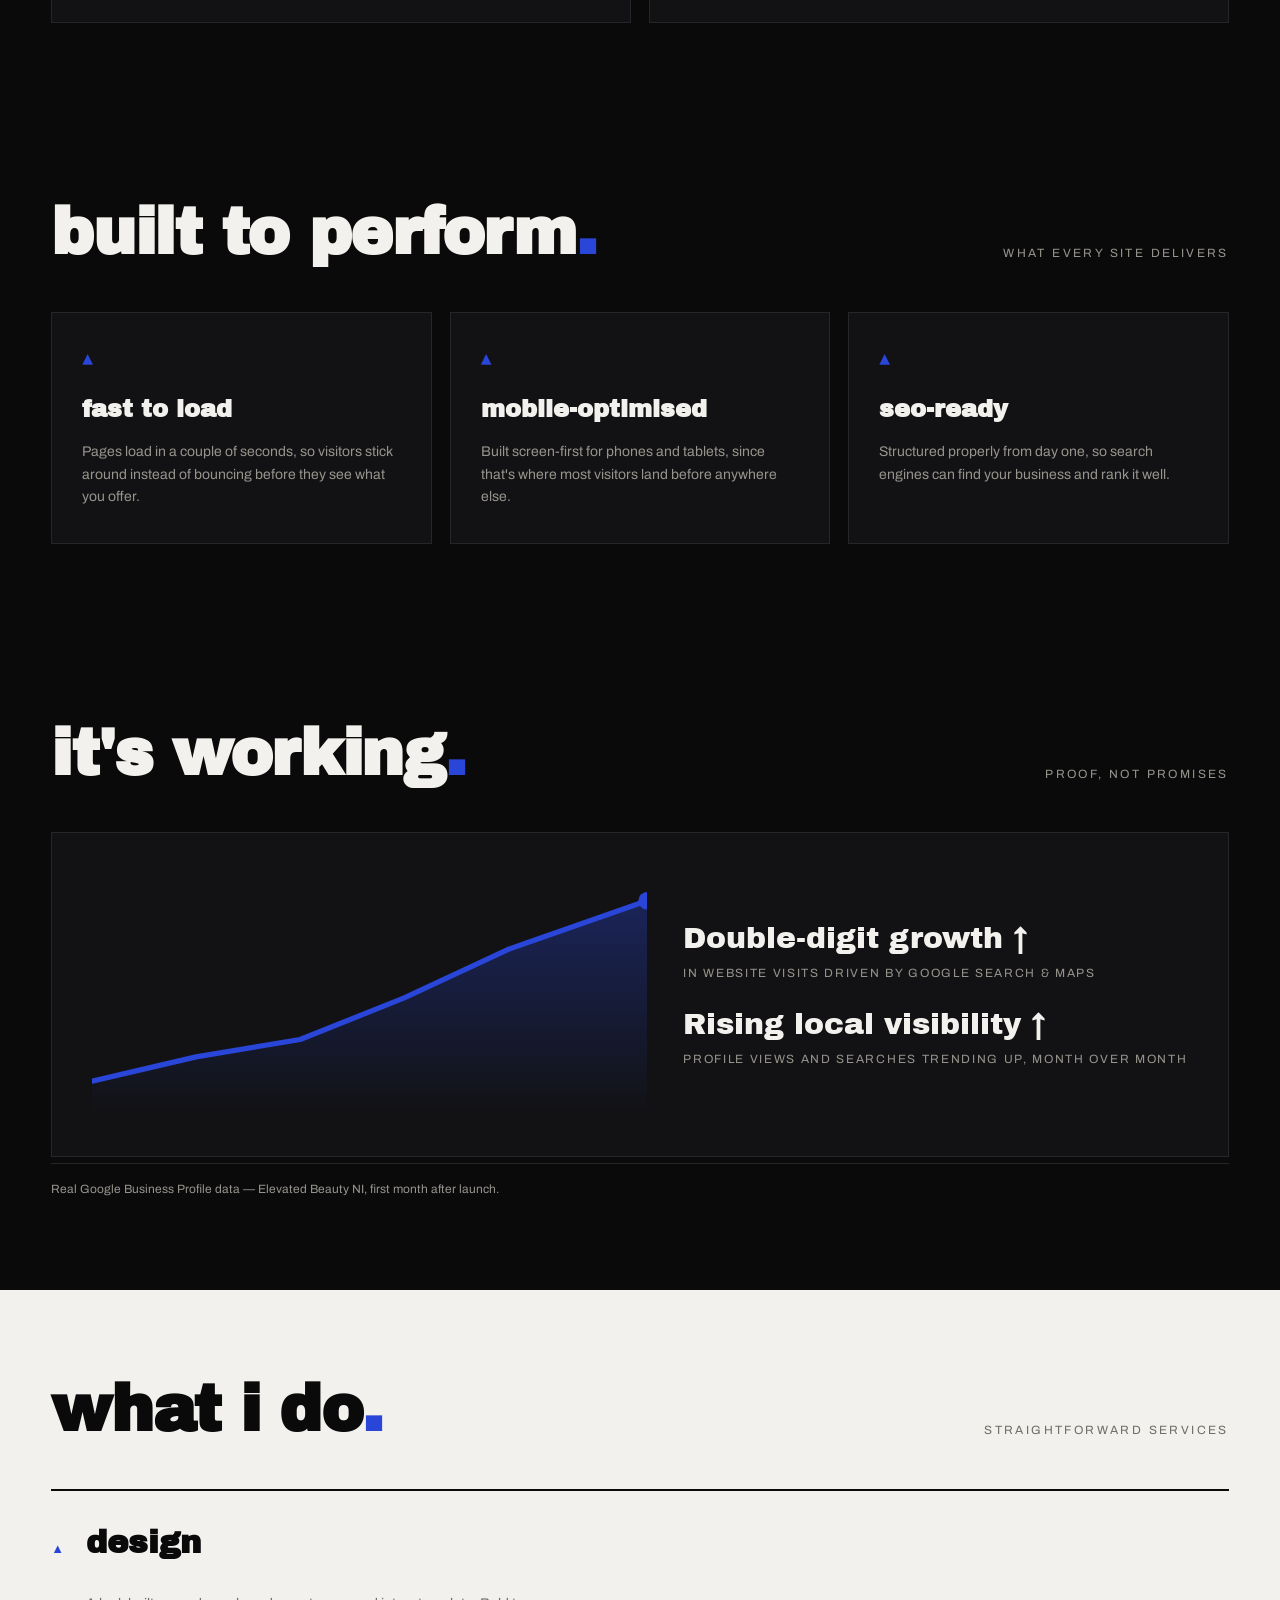
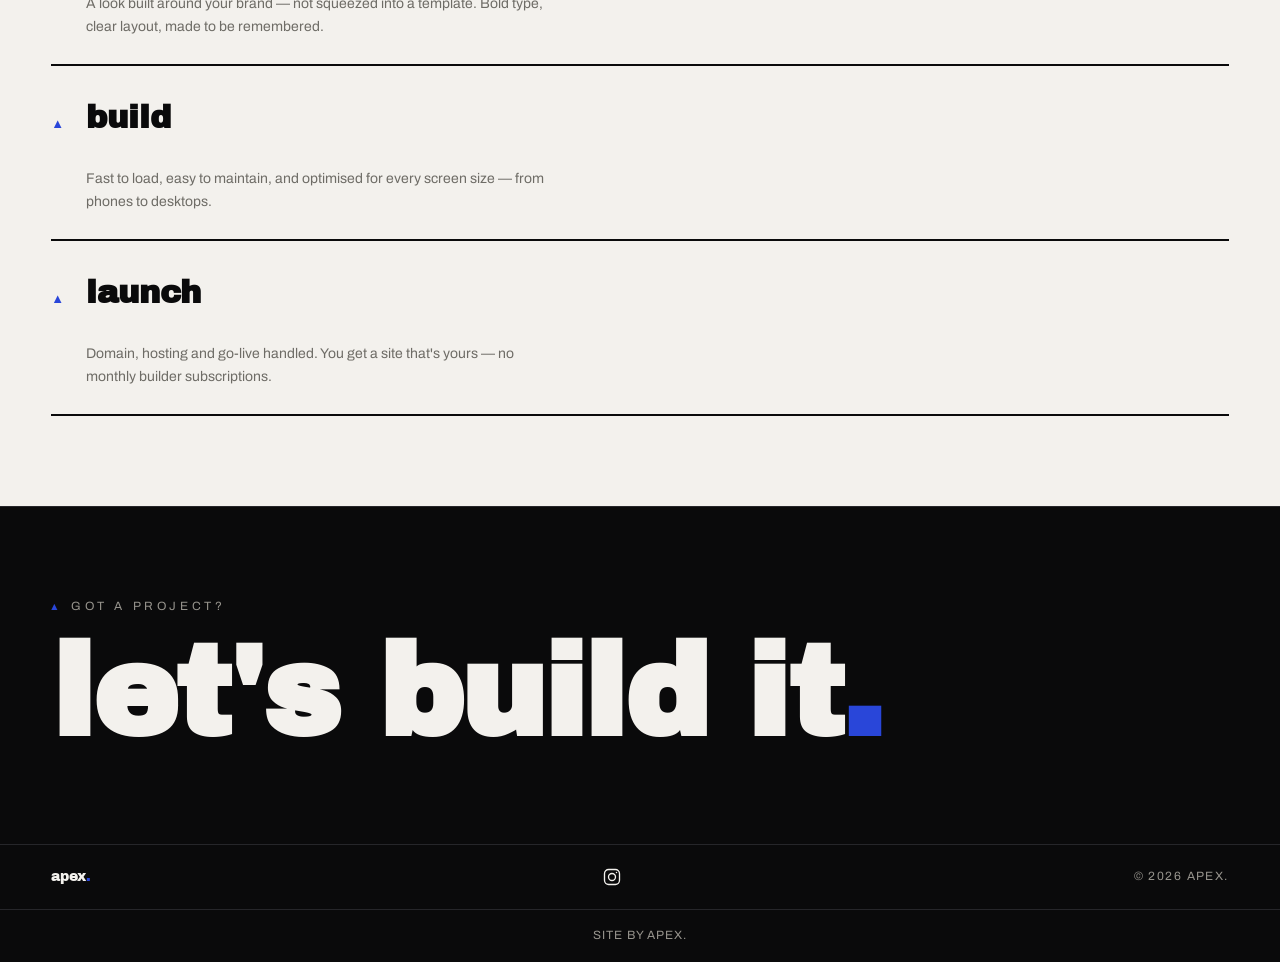
==== commit f8a0c990: "Update index.html" ====
--- a/index.html
+++ b/index.html
@@ -261,7 +261,6 @@
 }
 .site-credit a{display:inline-flex;align-items:center;gap:7px;color:var(--muted);transition:color .2s}
 .site-credit a:hover{color:var(--accent)}
-.site-credit img{height:14px;width:auto;display:block}
 
 /* ---------- real results / trend card ---------- */
 .trend-card{
@@ -361,7 +360,7 @@
       <div class="info"><h3>Elevated Beauty NI</h3><span>Beauty studio — multi-page site &amp; booking</span></div>
     </a>
     <a class="work-card reveal" href="portfolio.html">
-      <div class="shot fit-contain"><img src="images/j-barber-studio.jpg" alt="J Barber Studio website shown on a tablet"></div>
+      <div class="shot fit-contain"><img src="images/j-barber-studio.PNG" alt="J Barber Studio website shown on a tablet"></div>
       <div class="info"><h3>J Barber Studio</h3><span>Barbershop — one-page site</span></div>
     </a>
   </div>
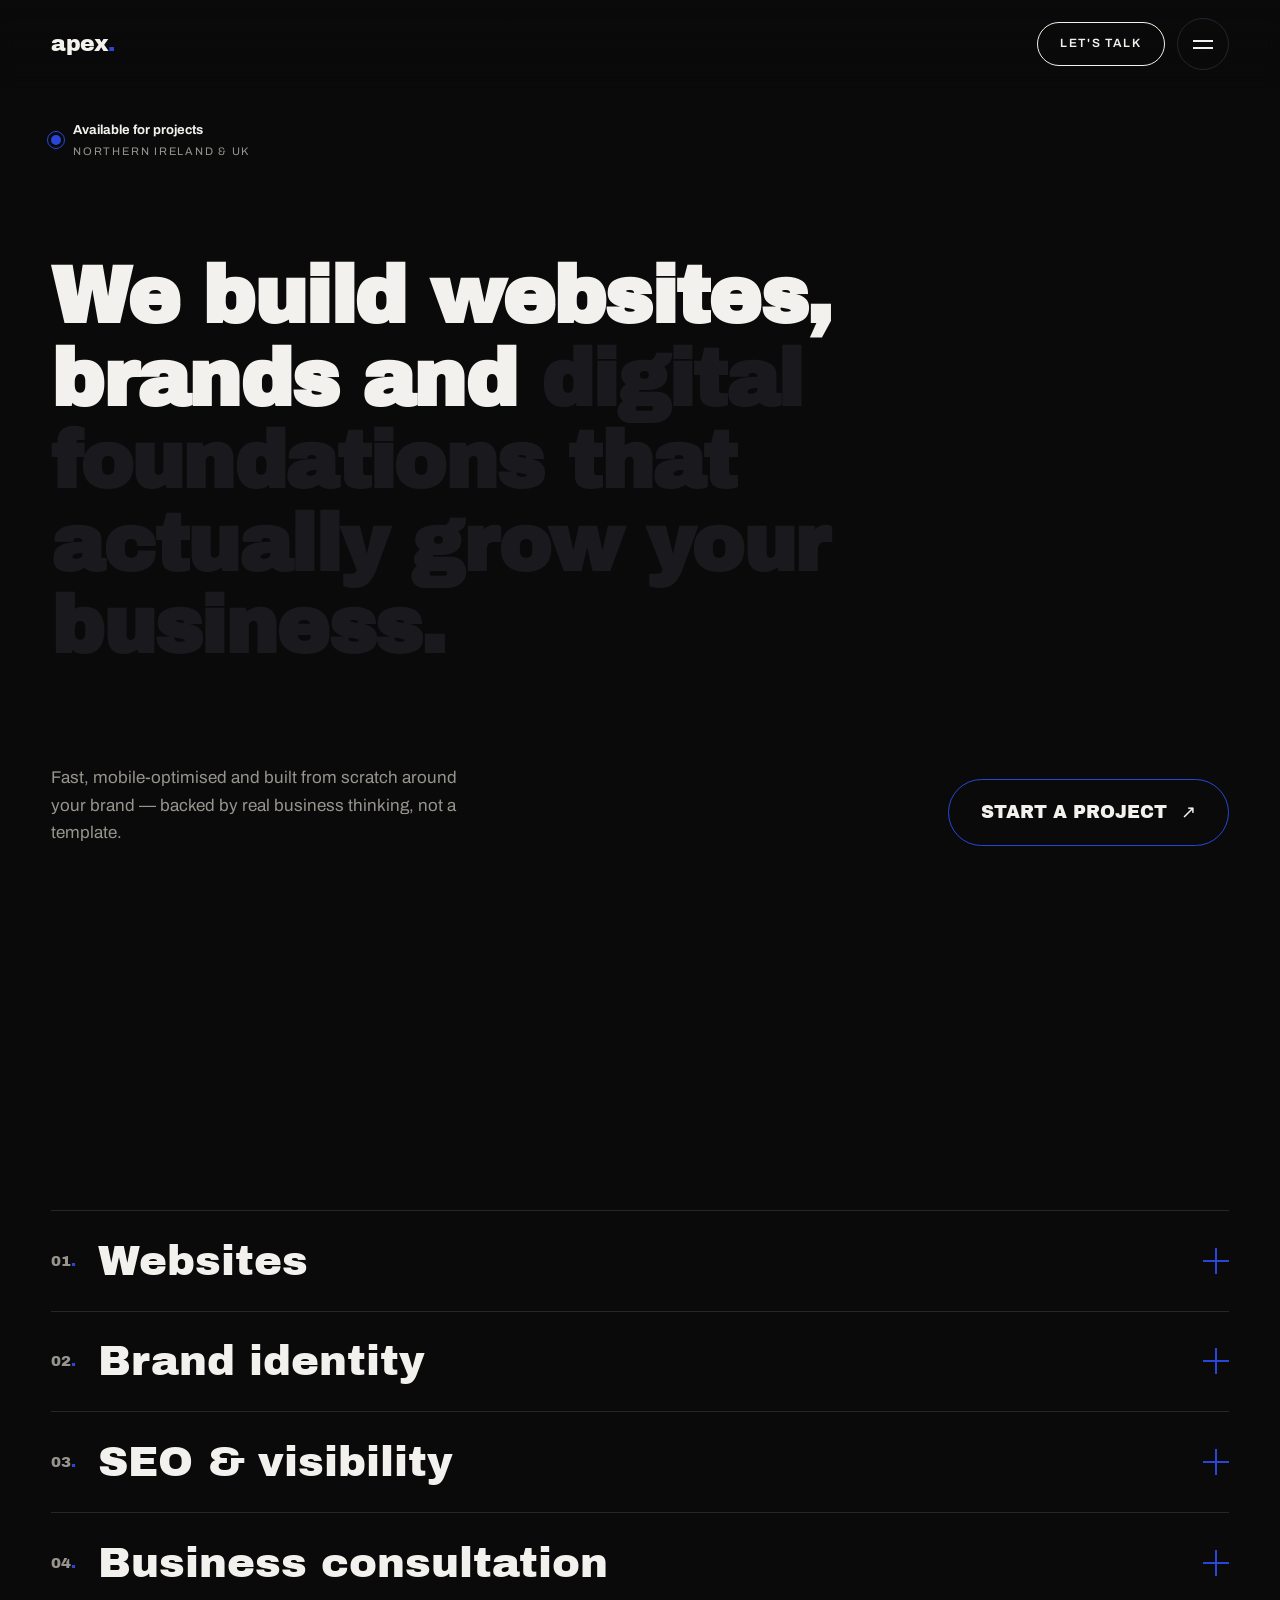
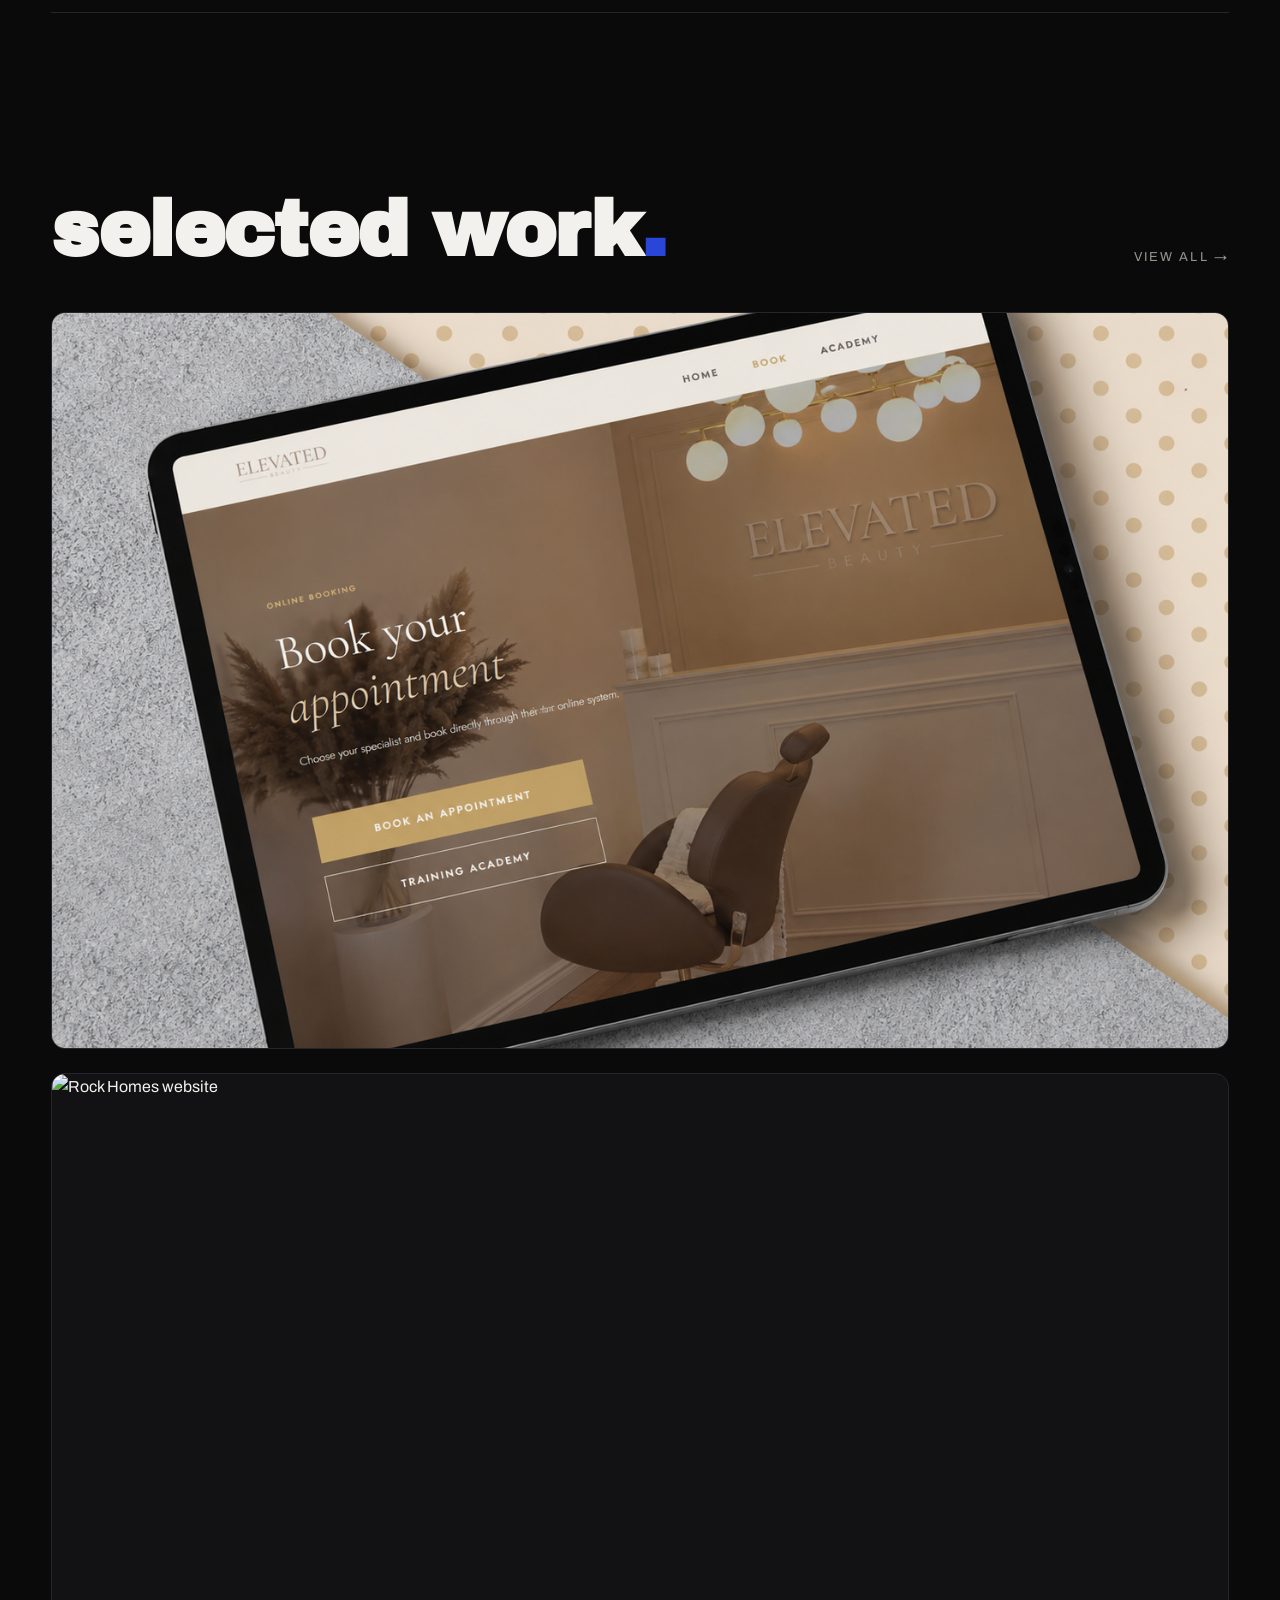
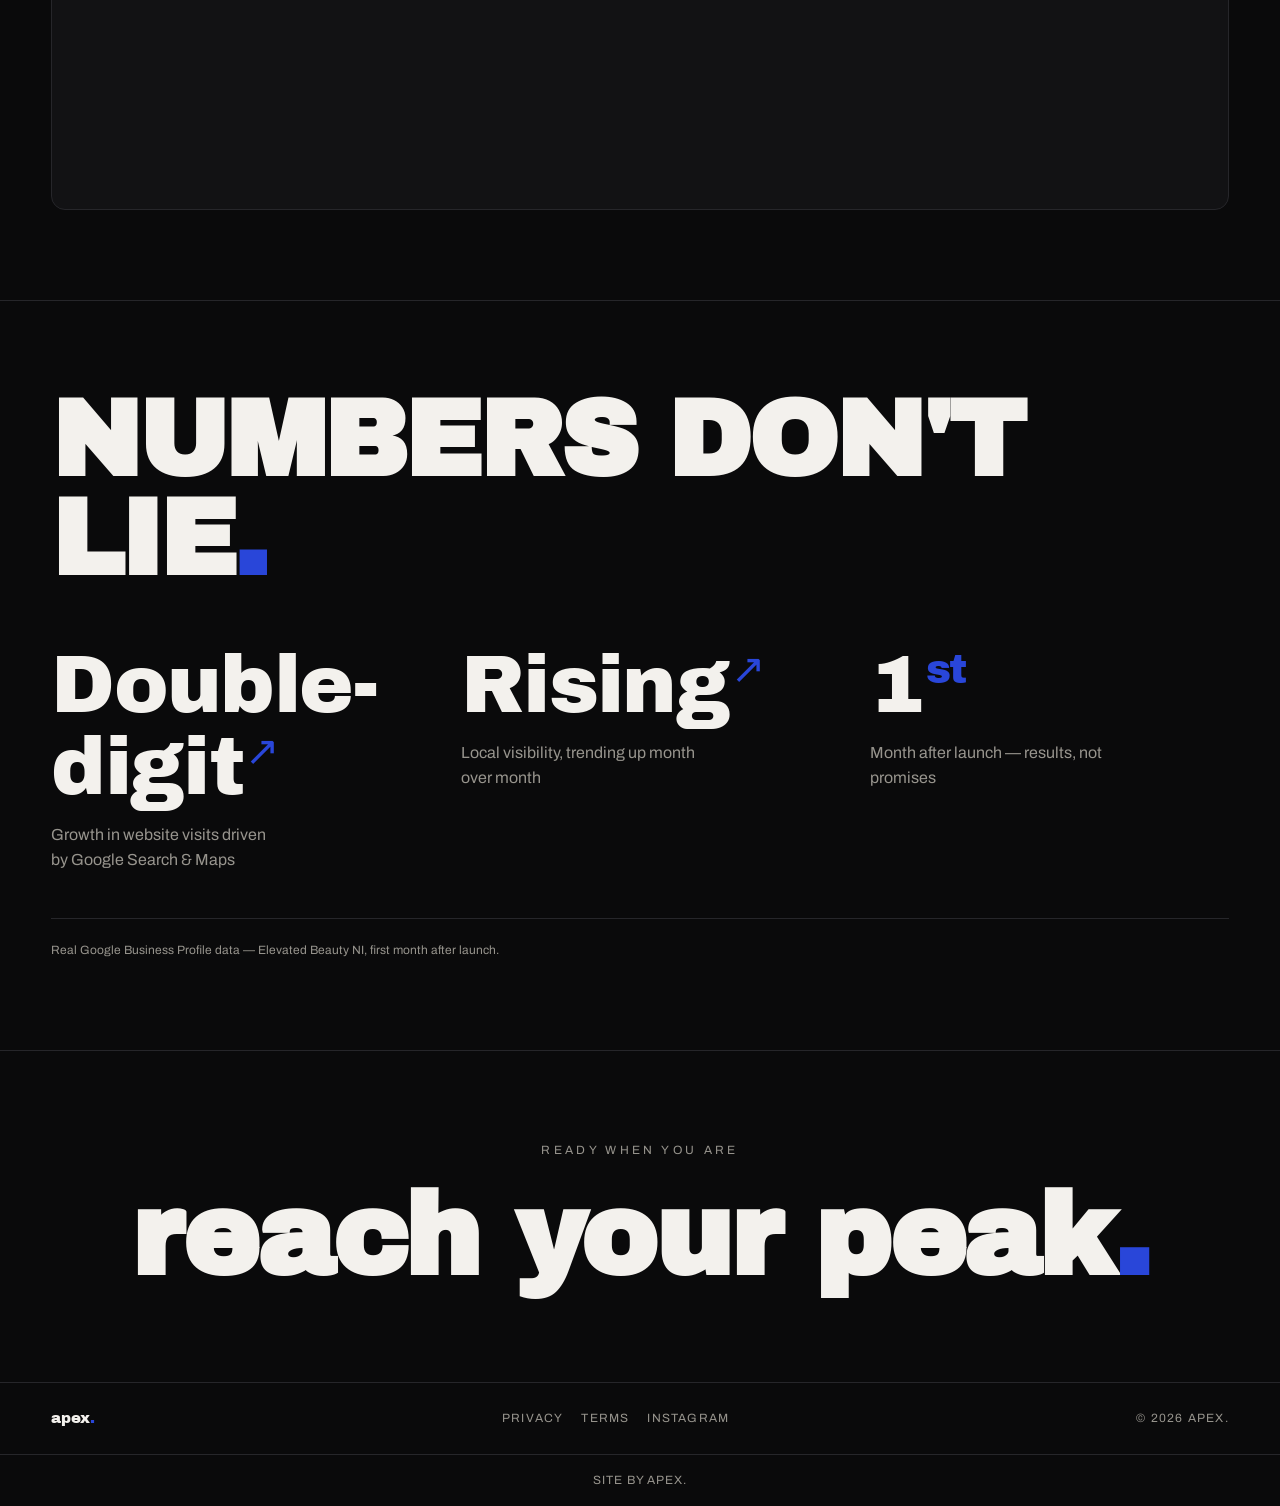
==== commit d1d74818: "Update index.html" ====
--- a/index.html
+++ b/index.html
@@ -4,499 +4,469 @@
 <meta charset="UTF-8">
 <meta name="viewport" content="width=device-width, initial-scale=1.0">
 <title>apex. — Web Design Studio | Northern Ireland & UK</title>
-<meta name="description" content="Apex is a web design studio based in Northern Ireland, building short, sharp websites for emerging businesses across Belfast, North Down, NI and the wider UK.">
+<meta name="description" content="Apex is a web design studio based in Northern Ireland, building fast, mobile-optimised websites for emerging businesses across Belfast, North Down, NI and the wider UK.">
+<link rel="canonical" href="https://apexdesignni.co.uk/index.html">
 <link rel="icon" type="image/svg+xml" href="favicon.svg">
 <link rel="icon" type="image/png" sizes="32x32" href="favicon-32.png">
 <link rel="icon" type="image/png" sizes="16x16" href="favicon-16.png">
 <link rel="apple-touch-icon" sizes="180x180" href="apple-touch-icon.png">
 <meta property="og:type" content="website">
 <meta property="og:title" content="apex. — Web Design Studio | Northern Ireland & UK">
-<meta property="og:description" content="Apex is a web design studio based in Northern Ireland, building short, sharp websites for emerging businesses across Belfast, North Down, NI and the wider UK.">
+<meta property="og:description" content="Apex is a web design studio based in Northern Ireland, building fast, mobile-optimised websites for emerging businesses across Belfast, North Down, NI and the wider UK.">
 <meta property="og:image" content="https://apexdesignni.co.uk/og-image.png">
 <meta property="og:url" content="https://apexdesignni.co.uk/index.html">
 <meta name="twitter:card" content="summary_large_image">
 <meta name="twitter:title" content="apex. — Web Design Studio | Northern Ireland & UK">
-<meta name="twitter:description" content="Apex is a web design studio based in Northern Ireland, building short, sharp websites for emerging businesses across Belfast, North Down, NI and the wider UK.">
+<meta name="twitter:description" content="Apex is a web design studio based in Northern Ireland, building fast, mobile-optimised websites for emerging businesses across Belfast, North Down, NI and the wider UK.">
 <meta name="twitter:image" content="https://apexdesignni.co.uk/og-image.png">
-<link rel="canonical" href="https://apexdesignni.co.uk/index.html">
 <link rel="preconnect" href="https://fonts.googleapis.com">
 <link rel="preconnect" href="https://fonts.gstatic.com" crossorigin>
-<link href="https://fonts.googleapis.com/css2?family=Archivo:wght@400;600&family=Archivo+Black&display=swap" rel="stylesheet">
+<link href="https://fonts.googleapis.com/css2?family=Archivo:wght@400;500;600;700&family=Archivo+Black&display=swap" rel="stylesheet">
 <style>
-/* ============================================================
-   APEX. — shared styles
-   Pages: index.html / portfolio.html / about.html / contact.html
-   ============================================================ */
 :root{
-  --ink:#0a0a0b;           /* background */
-  --ink-2:#121214;         /* raised surfaces */
-  --line:#26262a;          /* hairlines */
-  --paper:#f3f1ed;         /* off-white text */
-  --muted:#97948d;
-  --accent:#2946d9;        /* the full stop */
+  --ink:#0a0a0b; --ink-2:#121214; --ink-3:#1a1a1e;
+  --line:#26262a; --paper:#f3f1ed; --muted:#97948d;
+  --accent:#2946d9;
   --display:'Archivo Black','Archivo',sans-serif;
   --body:'Archivo',system-ui,sans-serif;
   --pad:clamp(20px,4vw,60px);
 }
 *{margin:0;padding:0;box-sizing:border-box}
 html{scroll-behavior:smooth}
-body{
-  background:var(--ink);
-  color:var(--paper);
-  font-family:var(--body);
-  font-size:16px;
-  line-height:1.65;
-  -webkit-font-smoothing:antialiased;
-}
-img{display:block;width:100%;height:100%;object-fit:cover}
+body{background:var(--ink);color:var(--paper);font-family:var(--body);font-size:16px;line-height:1.6;-webkit-font-smoothing:antialiased;overflow-x:hidden}
+img{display:block;max-width:100%}
 a{color:inherit;text-decoration:none}
 .dot{color:var(--accent)}
 :focus-visible{outline:2px solid var(--accent);outline-offset:3px}
 
-/* ---------- logo ---------- */
-.logo{
-  font-family:var(--display);
-  font-size:20px;
-  letter-spacing:-.02em;
-  text-transform:lowercase;
-  line-height:1;
-}
-
-/* ---------- header ---------- */
-header{
-  position:fixed;inset:0 0 auto 0;z-index:50;
-  display:flex;justify-content:space-between;align-items:center;
-  padding:18px var(--pad);
-  background:linear-gradient(rgba(10,10,11,.94),rgba(10,10,11,.78) 70%,transparent);
-  backdrop-filter:blur(8px);
-}
-nav{display:flex;gap:30px;font-size:13px;letter-spacing:.14em;text-transform:uppercase;font-weight:600}
-nav a{opacity:.8;transition:opacity .2s,color .2s;padding-bottom:4px;border-bottom:2px solid transparent}
-nav a:hover,nav a:focus-visible{opacity:1;color:var(--accent)}
-nav a[aria-current="page"]{opacity:1;border-bottom-color:var(--accent)}
-.nav-toggle{display:none}
-@media (max-width:720px){
-  nav{display:none}
-  .nav-toggle{
-    display:block;background:none;border:1.5px solid var(--paper);color:var(--paper);
-    font-family:var(--display);font-size:11px;letter-spacing:.14em;text-transform:uppercase;
-    padding:9px 14px;cursor:pointer;
-  }
-  nav.open{
-    display:flex;position:fixed;inset:64px 0 auto 0;flex-direction:column;gap:0;
-    background:var(--ink);border-bottom:1px solid var(--line);
-  }
-  nav.open a{padding:18px var(--pad);border-top:1px solid var(--line);border-bottom:0}
-}
-
-/* ---------- generic section ---------- */
-section{padding:clamp(72px,10vh,130px) var(--pad)}
-.eyebrow{
-  font-size:12px;letter-spacing:.3em;text-transform:uppercase;
-  color:var(--muted);margin-bottom:16px;
-}
-.eyebrow::before{content:"▲";color:var(--accent);font-size:8px;vertical-align:middle;margin-right:10px}
-h1,h2{font-family:var(--display);text-transform:lowercase;line-height:.95;letter-spacing:-.02em}
-.section-head{display:flex;justify-content:space-between;align-items:flex-end;gap:20px;flex-wrap:wrap;margin-bottom:48px}
-.section-head h2{font-size:clamp(32px,5.5vw,64px)}
-.section-head .count{font-size:12px;letter-spacing:.2em;text-transform:uppercase;color:var(--muted)}
-
-/* ---------- hero (home) ---------- */
-.hero{
-  min-height:100svh;
-  display:flex;flex-direction:column;justify-content:flex-end;
-  padding:0 var(--pad) clamp(44px,8vh,90px);
-  position:relative;overflow:hidden;
-}
-.hero::before{ /* faint apex peak in the backdrop */
-  content:"";position:absolute;inset:auto -10% -12% -10%;height:78%;
-  background:linear-gradient(to top right,transparent 49.6%,rgba(243,241,237,.05) 49.6% 50.4%,transparent 50.4%),
-             linear-gradient(to top left,transparent 49.6%,rgba(243,241,237,.05) 49.6% 50.4%,transparent 50.4%);
-  pointer-events:none;
-}
-.hero h1{font-size:clamp(64px,17vw,230px)}
-.hero h1 .outline{color:transparent;-webkit-text-stroke:2.5px var(--paper)}
-.hero-sub{
-  margin-top:30px;display:flex;justify-content:space-between;align-items:flex-end;gap:32px;flex-wrap:wrap;
-}
-.hero-sub p{max-width:46ch;color:var(--muted);font-size:clamp(15px,1.4vw,18px)}
-.btn{
-  display:inline-block;
-  font-family:var(--display);font-size:14px;letter-spacing:.12em;text-transform:uppercase;
-  padding:16px 28px;transition:transform .2s ease,background .2s,color .2s;
-}
-.btn-solid{background:var(--accent);color:var(--ink)}
-.btn-solid:hover{background:var(--paper);transform:translateY(-2px)}
-.btn-ghost{border:1.5px solid var(--paper);color:var(--paper)}
-.btn-ghost:hover{background:var(--accent);border-color:var(--accent);color:var(--ink)}
-
-/* ---------- marquee ---------- */
-.marquee{
-  border-top:1px solid var(--line);border-bottom:1px solid var(--line);
-  overflow:hidden;padding:14px 0;background:var(--ink-2);
-}
-.marquee-track{
-  display:flex;gap:52px;width:max-content;
-  animation:scroll 26s linear infinite;
-  font-family:var(--display);font-size:13px;letter-spacing:.24em;text-transform:uppercase;color:var(--muted);
-}
-.marquee-track span::after{content:"▲";color:var(--accent);margin-left:52px;font-size:8px;vertical-align:middle}
-@keyframes scroll{to{transform:translateX(-50%)}}
-
-/* ---------- project cards ---------- */
-.work-grid{display:grid;grid-template-columns:repeat(2,1fr);gap:18px}
-.work-card{
-  position:relative;display:block;
-  border:1px solid var(--line);background:var(--ink-2);overflow:hidden;
-}
-.work-card .shot{aspect-ratio:16/10;overflow:hidden}
-.work-card .shot img,.work-card .shot .ph{transition:transform .5s ease,filter .4s ease}
+/* LOADER */
+#loader{position:fixed;inset:0;z-index:200;background:var(--ink);display:flex;align-items:center;justify-content:center;transition:transform .8s cubic-bezier(.76,0,.24,1)}
+#loader.done{transform:translateY(-100%)}
+#loader .load-word{font-family:var(--display);font-size:clamp(48px,13vw,120px);color:var(--paper);letter-spacing:-.03em;text-transform:lowercase;transform:translateY(20px);opacity:0;animation:loadIn .7s cubic-bezier(.2,.8,.2,1) forwards}
+@keyframes loadIn{to{transform:translateY(0);opacity:1}}
+.no-scroll{overflow:hidden;height:100vh}
+
+/* HEADER */
+header{position:fixed;inset:0 0 auto 0;z-index:90;display:flex;justify-content:space-between;align-items:center;padding:18px var(--pad);background:linear-gradient(rgba(10,10,11,.9),rgba(10,10,11,.6) 70%,transparent);backdrop-filter:blur(8px)}
+.logo{font-family:var(--display);font-size:22px;letter-spacing:-.02em;text-transform:lowercase;line-height:1}
+.header-right{display:flex;align-items:center;gap:12px}
+.lets-talk{border:1.5px solid var(--paper);border-radius:100px;padding:11px 22px;font-size:12px;letter-spacing:.14em;text-transform:uppercase;font-weight:600;transition:background .25s,border-color .25s}
+.lets-talk:hover{background:var(--accent);border-color:var(--accent)}
+.menu-btn{width:52px;height:52px;border:1.5px solid var(--line);border-radius:100px;background:transparent;cursor:pointer;display:flex;align-items:center;justify-content:center;gap:5px;flex-direction:column;transition:border-color .25s}
+.menu-btn:hover{border-color:var(--paper)}
+.menu-btn span{width:20px;height:2px;background:var(--paper)}
+
+/* OVERLAY MENU */
+#overlay-menu{position:fixed;inset:0;z-index:100;background:var(--ink);display:flex;flex-direction:column;justify-content:center;padding:0 var(--pad);clip-path:inset(0 0 100% 0);transition:clip-path .6s cubic-bezier(.76,0,.24,1);pointer-events:none}
+#overlay-menu.open{clip-path:inset(0 0 0 0);pointer-events:auto}
+.menu-top{position:absolute;top:0;left:0;right:0;display:flex;justify-content:space-between;align-items:center;padding:18px var(--pad)}
+.menu-close{width:52px;height:52px;border:1.5px solid var(--line);border-radius:100px;background:transparent;cursor:pointer;color:var(--paper);font-size:22px;line-height:1}
+.menu-links{display:flex;flex-direction:column;gap:6px}
+.menu-links a{font-family:var(--display);font-size:clamp(40px,10vw,96px);line-height:1.05;text-transform:uppercase;letter-spacing:-.02em;color:var(--muted);transition:color .25s,padding-left .3s;width:fit-content}
+.menu-links a:hover,.menu-links a[aria-current="page"]{color:var(--paper)}
+.menu-links a:hover{padding-left:20px}
+.menu-foot{position:absolute;bottom:36px;left:var(--pad);right:var(--pad);display:flex;justify-content:space-between;gap:20px;flex-wrap:wrap;font-size:13px;color:var(--muted)}
+.menu-foot a:hover{color:var(--accent)}
+
+/* SHARED SECTION BITS */
+section{padding:clamp(70px,10vh,130px) var(--pad)}
+.eyebrow{font-size:12px;letter-spacing:.28em;text-transform:uppercase;color:var(--muted);margin-bottom:18px}
+.eyebrow::before{content:"\25B2";color:var(--accent);font-size:8px;vertical-align:middle;margin-right:10px}
+.page-hero{padding-top:clamp(130px,20vh,200px);padding-bottom:clamp(30px,5vh,56px)}
+.page-hero h1{font-family:var(--display);font-size:clamp(44px,11vw,120px);line-height:.92;text-transform:lowercase;letter-spacing:-.03em}
+.page-hero p{margin-top:20px;max-width:54ch;color:var(--muted);font-size:clamp(15px,1.5vw,18px)}
+.btn-pill{display:inline-flex;align-items:center;gap:14px;border:1.5px solid var(--accent);border-radius:100px;padding:18px 32px;font-family:var(--display);font-size:clamp(14px,1.6vw,18px);text-transform:uppercase;transition:background .3s,transform .3s}
+.btn-pill:hover{background:var(--accent);transform:translateY(-3px)}
+
+/* HERO (home) */
+.hero{min-height:100svh;display:flex;flex-direction:column;justify-content:space-between;padding:120px var(--pad) clamp(36px,6vh,64px)}
+.status{display:flex;align-items:center;gap:12px;font-size:13px}
+.status .pulse{width:10px;height:10px;border-radius:50%;background:var(--accent);position:relative}
+.status .pulse::after{content:"";position:absolute;inset:-4px;border-radius:50%;border:1px solid var(--accent);animation:pulse 2s ease-out infinite}
+@keyframes pulse{0%{transform:scale(.8);opacity:1}100%{transform:scale(2.2);opacity:0}}
+.status b{font-weight:700}
+.status small{display:block;color:var(--muted);font-size:11px;letter-spacing:.16em;text-transform:uppercase;margin-top:2px}
+.hero-statement{font-family:var(--display);font-size:clamp(34px,6.2vw,86px);line-height:1.04;letter-spacing:-.02em;max-width:16ch}
+.hero-statement .dim{color:var(--ink-3)}
+.hero-statement .lit{color:var(--paper)}
+.hero-bottom{display:flex;justify-content:space-between;align-items:flex-end;gap:32px;flex-wrap:wrap}
+.hero-sub{max-width:44ch;color:var(--muted);font-size:clamp(15px,1.4vw,17px)}
+
+/* SERVICES ACCORDION */
+.svc-head{font-family:var(--display);font-size:clamp(44px,12vw,140px);line-height:.92;text-transform:uppercase;letter-spacing:-.03em;margin-bottom:clamp(36px,6vh,66px)}
+.svc-list{border-top:1px solid var(--line)}
+.svc-item{border-bottom:1px solid var(--line)}
+.svc-trigger{width:100%;background:transparent;border:0;cursor:pointer;color:var(--paper);display:grid;grid-template-columns:auto 1fr auto;align-items:center;gap:22px;padding:clamp(22px,3.2vh,36px) 0;text-align:left;transition:padding-left .3s}
+.svc-item:hover .svc-trigger,.svc-item.open .svc-trigger{padding-left:10px}
+.svc-num{font-family:var(--display);font-size:15px;color:var(--muted)}
+.svc-item.open .svc-num{color:var(--paper)}
+.svc-title{font-family:var(--display);font-size:clamp(22px,4.2vw,42px);line-height:1}
+.svc-toggle{position:relative;width:26px;height:26px;flex-shrink:0}
+.svc-toggle::before,.svc-toggle::after{content:"";position:absolute;background:var(--accent);transition:transform .3s}
+.svc-toggle::before{top:50%;left:0;width:100%;height:2px;transform:translateY(-50%)}
+.svc-toggle::after{left:50%;top:0;width:2px;height:100%;transform:translateX(-50%)}
+.svc-item.open .svc-toggle::after{transform:translateX(-50%) scaleY(0)}
+.svc-panel{max-height:0;overflow:hidden;transition:max-height .45s cubic-bezier(.4,0,.2,1)}
+.svc-panel-inner{padding:0 0 clamp(26px,4vh,42px) 46px;display:grid;grid-template-columns:1fr 1fr;gap:clamp(22px,4vw,52px);align-items:start}
+.svc-desc{color:var(--muted);font-size:clamp(15px,1.5vw,18px);max-width:42ch;margin-bottom:22px}
+.tags{display:flex;flex-wrap:wrap;gap:10px}
+.tags span{border:1px solid var(--line);border-radius:100px;padding:9px 18px;font-size:13px;transition:border-color .2s}
+.tags span:hover{border-color:var(--accent)}
+.svc-visual{aspect-ratio:16/11;border-radius:14px;background:var(--ink-2);border:1px solid var(--line);display:flex;align-items:center;justify-content:center}
+.svc-visual .mono{font-family:var(--display);font-size:clamp(26px,4vw,50px);text-transform:uppercase;color:var(--ink-3)}
+@media (max-width:760px){.svc-panel-inner{grid-template-columns:1fr;padding-left:0}.svc-visual{order:-1}}
+
+/* WORK CARDS */
+.work-top{display:flex;justify-content:space-between;align-items:flex-end;gap:20px;flex-wrap:wrap;margin-bottom:clamp(32px,5vh,56px)}
+.work-top h2{font-family:var(--display);font-size:clamp(38px,7vw,78px);text-transform:lowercase;line-height:.95;letter-spacing:-.02em}
+.view{font-size:13px;letter-spacing:.16em;text-transform:uppercase;color:var(--muted);transition:color .2s}
+.view:hover{color:var(--accent)}
+.work-grid{display:grid;grid-template-columns:1fr;gap:24px}
+.work-card{position:relative;display:block;border:1px solid var(--line);border-radius:14px;overflow:hidden;background:var(--ink-2)}
+.work-card .shot{aspect-ratio:16/10;overflow:hidden;display:flex;align-items:center;justify-content:center}
+.work-card .shot img{width:100%;height:100%;object-fit:cover;transition:transform .5s ease}
 .work-card:hover .shot img{transform:scale(1.04)}
-.work-card .shot.fit-contain{display:flex;align-items:center;justify-content:center;background:var(--ink-2)}
-.work-card .shot.fit-contain img{object-fit:contain;height:100%;width:100%}
-.work-card .info{
-  display:flex;justify-content:space-between;align-items:baseline;gap:14px;
-  padding:18px 20px;border-top:1px solid var(--line);
-}
-.work-card .info h3{font-family:var(--display);font-size:clamp(17px,2vw,22px)}
-.work-card .info span{font-size:11px;letter-spacing:.18em;text-transform:uppercase;color:var(--muted)}
-.work-card::after{ /* accent corner on hover */
-  content:"";position:absolute;top:0;right:0;width:0;height:0;
-  border-top:0 solid var(--accent);border-left:0 solid transparent;
-  transition:border-width .25s ease;
-}
-.work-card:hover::after{border-top-width:22px;border-left-width:22px}
-@media (max-width:760px){.work-grid{grid-template-columns:1fr}}
-
-/* placeholder until real screenshots are added */
-.ph{
-  display:flex;align-items:center;justify-content:center;height:100%;
-  color:#3b3b40;font-family:var(--display);font-size:12px;letter-spacing:.2em;text-transform:uppercase;
-  background:repeating-linear-gradient(45deg,transparent 0 18px,rgba(243,241,237,.03) 18px 20px),var(--ink-2);
-}
-
-/* ---------- light band (services / values) ---------- */
-.band-light{background:var(--paper);color:var(--ink)}
-.band-light .eyebrow,.band-light .count{color:#6e6c66}
-.row-list .row{
-  display:grid;grid-template-columns:auto 1fr auto;align-items:baseline;gap:22px;
-  padding:26px 0;border-bottom:2px solid var(--ink);
-  transition:padding-left .25s ease;
-}
-.row-list .row:first-child{border-top:2px solid var(--ink)}
-.row-list .row:hover{padding-left:14px}
-.row-list .num{font-family:var(--display);font-size:13px;color:var(--accent)}
-.row-list h3{font-family:var(--display);font-size:clamp(20px,3.2vw,32px);text-transform:lowercase}
-.row-list p{grid-column:2;color:#6e6c66;font-size:14px;max-width:60ch}
-@media (max-width:640px){
-  .row-list .row{grid-template-columns:auto 1fr}
-}
-
-/* ---------- big CTA ---------- */
-.cta h2{font-size:clamp(46px,10vw,130px)}
-.cta h2 a{transition:color .2s}
-.cta h2 a:hover{color:var(--accent)}
-.cta{border-top:1px solid var(--line)}
-
-/* ---------- page hero (inner pages) ---------- */
-.page-hero{padding-top:clamp(140px,22vh,220px);padding-bottom:clamp(40px,6vh,70px)}
-.page-hero h1{font-size:clamp(48px,10vw,120px)}
-.page-hero p{margin-top:22px;max-width:52ch;color:var(--muted)}
-
-/* ---------- about ---------- */
-.about-grid{display:grid;grid-template-columns:1.05fr .95fr;gap:clamp(32px,5vw,72px);align-items:start}
-.about-grid .media{aspect-ratio:4/5;border:1px solid var(--line);overflow:hidden}
-.about-grid p{color:var(--muted);margin-bottom:16px;max-width:54ch}
+.work-card .info{position:absolute;left:0;right:0;bottom:0;display:flex;justify-content:space-between;align-items:flex-end;gap:14px;padding:32px 22px 20px;background:linear-gradient(to top,rgba(10,10,11,.94),rgba(10,10,11,.7) 55%,transparent);opacity:0;transform:translateY(12px);transition:opacity .35s,transform .35s}
+.work-card:hover .info,.work-card.show-info .info{opacity:1;transform:none}
+.work-card .info h3{font-family:var(--display);font-size:clamp(18px,2.4vw,26px)}
+.work-card .info span{font-size:11px;letter-spacing:.16em;text-transform:uppercase;color:var(--muted);text-align:right}
+
+/* NUMBERS */
+.numbers-head{font-family:var(--display);font-size:clamp(38px,9vw,108px);text-transform:uppercase;line-height:.92;letter-spacing:-.03em;margin-bottom:clamp(36px,6vh,66px)}
+.numbers-grid{display:grid;grid-template-columns:repeat(3,1fr);gap:clamp(26px,4vw,52px)}
+.num-item .figure{font-family:var(--display);font-size:clamp(40px,6.5vw,82px);line-height:1;letter-spacing:-.02em}
+.num-item .figure .unit{color:var(--accent);font-size:.5em;vertical-align:super;margin-left:2px}
+.num-item .label{margin-top:14px;color:var(--muted);font-size:clamp(14px,1.4vw,16px);max-width:26ch}
+.numbers-source{margin-top:clamp(32px,5vh,52px);padding-top:22px;border-top:1px solid var(--line);font-size:12px;color:var(--muted)}
+@media (max-width:720px){.numbers-grid{grid-template-columns:1fr;gap:34px}}
+
+/* ABOUT */
+.about-grid{display:grid;grid-template-columns:1.05fr .95fr;gap:clamp(30px,5vw,70px);align-items:start}
+.about-grid p{color:var(--muted);margin-bottom:18px;max-width:56ch;font-size:clamp(15px,1.5vw,17px)}
 .about-grid strong{color:var(--paper)}
-.stack{margin-top:34px;display:flex;flex-wrap:wrap;gap:10px}
-.stack span{
-  border:1px solid var(--line);padding:8px 14px;
-  font-size:12px;letter-spacing:.12em;text-transform:uppercase;color:var(--muted);
-}
-@media (max-width:820px){
-  .about-grid{grid-template-columns:1fr}
-  .about-grid .media{order:-1;aspect-ratio:16/10}
-}
-
-/* ---------- contact ---------- */
-.contact-grid{display:grid;grid-template-columns:1fr 1fr;gap:clamp(36px,5vw,80px)}
-.contact-info h4{
-  font-family:var(--display);font-size:12px;letter-spacing:.22em;text-transform:uppercase;margin-bottom:8px;
-}
-.contact-info>div{margin-bottom:30px;color:var(--muted);font-size:15px}
+.about-media{aspect-ratio:4/5;border:1px solid var(--line);border-radius:14px;overflow:hidden}
+.about-media img{width:100%;height:100%;object-fit:cover}
+.stack{margin-top:32px;display:flex;flex-wrap:wrap;gap:10px}
+@media (max-width:820px){.about-grid{grid-template-columns:1fr}.about-media{order:-1;aspect-ratio:16/10}}
+
+/* PROCESS ROWS */
+.row-list{border-top:1px solid var(--line)}
+.row-list .row{display:grid;grid-template-columns:auto 1fr;align-items:baseline;gap:22px;padding:26px 0;border-bottom:1px solid var(--line);transition:padding-left .25s}
+.row-list .row:hover{padding-left:12px}
+.row-list .num{font-family:var(--display);font-size:14px;color:var(--accent)}
+.row-list h3{font-family:var(--display);font-size:clamp(20px,3.2vw,32px);text-transform:lowercase;margin-bottom:8px}
+.row-list p{color:var(--muted);font-size:15px;max-width:60ch}
+
+/* CONTACT */
+.contact-grid{display:grid;grid-template-columns:1fr 1fr;gap:clamp(34px,5vw,76px)}
+.contact-info>div{margin-bottom:30px}
+.contact-info h4{font-family:var(--display);font-size:12px;letter-spacing:.22em;text-transform:uppercase;margin-bottom:8px}
+.contact-info p{color:var(--muted);font-size:15px}
+.contact-info a{transition:color .2s}
 .contact-info a:hover{color:var(--accent)}
 form{display:grid;gap:22px}
-label{
-  display:block;font-size:12px;letter-spacing:.18em;text-transform:uppercase;
-  color:var(--muted);margin-bottom:8px;
-}
-input,textarea{
-  width:100%;background:transparent;border:0;border-bottom:2px solid var(--line);
-  color:var(--paper);font-family:var(--body);font-size:16px;padding:10px 0;
-  transition:border-color .2s;
-}
+label{display:block;font-size:12px;letter-spacing:.18em;text-transform:uppercase;color:var(--muted);margin-bottom:8px}
+input,textarea{width:100%;background:transparent;border:0;border-bottom:2px solid var(--line);color:var(--paper);font-family:var(--body);font-size:16px;padding:10px 0;transition:border-color .2s}
 input:focus,textarea:focus{outline:none;border-bottom-color:var(--accent)}
 textarea{min-height:120px;resize:vertical}
-form .btn{border:0;cursor:pointer;justify-self:start}
+form button{border:1.5px solid var(--accent);border-radius:100px;background:transparent;color:var(--paper);cursor:pointer;padding:18px 32px;font-family:var(--display);font-size:15px;text-transform:uppercase;justify-self:start;transition:background .3s,transform .3s}
+form button:hover{background:var(--accent);transform:translateY(-3px)}
+form button:disabled{opacity:.6;cursor:wait}
 @media (max-width:760px){.contact-grid{grid-template-columns:1fr}}
 
-/* ---------- footer ---------- */
-footer{
-  padding:22px var(--pad);border-top:1px solid var(--line);
-  display:flex;justify-content:space-between;align-items:center;gap:16px;flex-wrap:wrap;
-  font-size:12px;letter-spacing:.12em;text-transform:uppercase;color:var(--muted);
-}
-footer .logo{font-size:14px;color:var(--paper)}
-footer .socials{display:flex;gap:18px;align-items:center}
-footer .socials a{display:flex;align-items:center;color:var(--paper);transition:color .2s}
-footer .socials a:hover{color:var(--accent)}
-footer .socials svg{width:20px;height:20px;stroke:currentColor;fill:none;stroke-width:1.6}
-
-/* ---------- site credit ---------- */
-.site-credit{
-  border-top:1px solid var(--line);
-  padding:16px var(--pad);
-  display:flex;align-items:center;justify-content:center;gap:8px;
-  font-size:12px;letter-spacing:.08em;text-transform:uppercase;color:var(--muted);
-}
-.site-credit a{display:inline-flex;align-items:center;gap:7px;color:var(--muted);transition:color .2s}
+/* LEGAL PAGES */
+.legal{max-width:70ch}
+.legal .updated{font-size:12px;letter-spacing:.2em;text-transform:uppercase;color:var(--muted);margin-bottom:40px}
+.legal h2{font-family:var(--display);font-size:clamp(20px,2.6vw,26px);margin:44px 0 14px;line-height:1.2}
+.legal h2 .n{color:var(--accent);margin-right:10px}
+.legal p{color:var(--muted);margin-bottom:14px;font-size:clamp(15px,1.5vw,17px)}
+.legal ul{margin:0 0 16px 20px;color:var(--muted)}
+.legal li{margin-bottom:8px;font-size:clamp(15px,1.5vw,17px)}
+.legal a{color:var(--paper);border-bottom:1px solid var(--accent)}
+.legal a:hover{color:var(--accent)}
+.legal strong{color:var(--paper)}
+
+/* CTA STRIP */
+.cta-strip{border-top:1px solid var(--line);text-align:center}
+.cta-strip .peak-line{font-size:12px;letter-spacing:.28em;text-transform:uppercase;color:var(--muted);margin-bottom:22px}
+.cta-strip h2{font-family:var(--display);font-size:clamp(38px,9vw,116px);line-height:.95;text-transform:lowercase;letter-spacing:-.02em}
+.cta-strip h2 a{transition:color .25s}
+.cta-strip h2 a:hover{color:var(--accent)}
+
+/* FOOTER */
+footer{padding:26px var(--pad);border-top:1px solid var(--line);display:flex;justify-content:space-between;align-items:center;gap:16px;flex-wrap:wrap;font-size:12px;letter-spacing:.1em;text-transform:uppercase;color:var(--muted)}
+footer .logo{font-size:15px;color:var(--paper)}
+footer nav{display:flex;gap:18px;flex-wrap:wrap}
+footer a:hover{color:var(--accent)}
+.site-credit{border-top:1px solid var(--line);padding:16px var(--pad);text-align:center;font-size:12px;letter-spacing:.08em;text-transform:uppercase;color:var(--muted)}
 .site-credit a:hover{color:var(--accent)}
 
-/* ---------- real results / trend card ---------- */
-.trend-card{
-  border:1px solid var(--line);background:var(--ink-2);
-  padding:clamp(24px,4vw,40px);display:grid;grid-template-columns:1.1fr 1fr;gap:36px;align-items:center;
-}
-.trend-card .chart{width:100%;display:block}
-.trend-stats{display:flex;flex-direction:column;gap:22px}
-.trend-stat .num{font-family:var(--display);font-size:clamp(30px,4.2vw,46px);color:var(--paper);line-height:1}
-.trend-stat .headline{font-family:var(--display);font-size:clamp(22px,2.8vw,30px);color:var(--paper);line-height:1.2}
-.trend-stat .num .up{color:var(--accent);font-size:.4em;vertical-align:top;margin-left:8px;letter-spacing:0}
-.trend-stat .label{font-size:12px;color:var(--muted);text-transform:uppercase;letter-spacing:.14em;margin-top:8px}
-.trend-source{margin-top:6px;font-size:12px;color:var(--muted);border-top:1px solid var(--line);padding-top:16px}
-@media (max-width:780px){.trend-card{grid-template-columns:1fr}}
-
-/* ---------- results / guarantees ---------- */
-.results-grid{
-  display:grid;grid-template-columns:repeat(3,1fr);gap:18px;
-}
-.result-card{
-  border:1px solid var(--line);background:var(--ink-2);
-  padding:34px 30px;
-}
-.result-card .mark{color:var(--accent);font-size:14px;margin-bottom:20px;display:block}
-.result-card h3{font-family:var(--display);font-size:clamp(19px,2.4vw,24px);text-transform:lowercase;margin-bottom:12px}
-.result-card p{color:var(--muted);font-size:14px;line-height:1.6}
-@media (max-width:820px){.results-grid{grid-template-columns:1fr}}
-
-/* ---------- scroll reveal ---------- */
-.reveal{opacity:0;transform:translateY(24px);transition:opacity .6s ease,transform .6s ease}
+/* REVEAL */
+.reveal{opacity:0;transform:translateY(28px);transition:opacity .7s ease,transform .7s ease}
 .reveal.in{opacity:1;transform:none}
+.reveal.d1{transition-delay:.08s}.reveal.d2{transition-delay:.16s}.reveal.d3{transition-delay:.24s}
+
 @media (prefers-reduced-motion:reduce){
-  .reveal{opacity:1;transform:none;transition:none}
-  .marquee-track{animation:none}
-  html{scroll-behavior:auto}
-}
-
+  *{animation:none!important;transition:none!important}
+  .reveal{opacity:1;transform:none}
+  #loader{display:none}
+}
+@media (max-width:640px){.lets-talk{display:none}.hero-bottom{flex-direction:column;align-items:flex-start}.btn-pill{width:100%;justify-content:space-between}}
 </style>
 <script type="application/ld+json">
 {
   "@context": "https://schema.org",
   "@type": "ProfessionalService",
   "name": "apex.",
-  "description": "Web design studio building fast, mobile-optimised websites for emerging businesses and independent brands.",
+  "description": "Web design studio building fast, mobile-optimised websites for emerging businesses.",
   "url": "https://apexdesignni.co.uk/index.html",
+  "email": "apexdesignni@gmail.com",
   "areaServed": [
-    {"@type": "Place", "name": "Northern Ireland"},
-    {"@type": "Place", "name": "Belfast"},
-    {"@type": "Place", "name": "North Down"},
-    {"@type": "Place", "name": "United Kingdom"}
+    {"@type":"Place","name":"Northern Ireland"},
+    {"@type":"Place","name":"Belfast"},
+    {"@type":"Place","name":"North Down"},
+    {"@type":"Place","name":"United Kingdom"}
   ]
 }
 </script>
 </head>
-<body>
+<body class="no-scroll">
+
+<div id="loader"><div class="load-word">apex<span class="dot">.</span></div></div>
 
 <header>
-  <a href="index.html" class="logo" aria-label="apex home">apex<span class="dot">.</span></a>
-  <button class="nav-toggle" aria-expanded="false" aria-controls="nav" onclick="toggleNav(this)">Menu</button>
-  <nav id="nav">
+  <a href="index.html" class="logo">apex<span class="dot">.</span></a>
+  <div class="header-right">
+    <a href="contact.html" class="lets-talk">Let's talk</a>
+    <button class="menu-btn" id="menuOpen" aria-label="Open menu"><span></span><span></span></button>
+  </div>
+</header>
+
+<nav id="overlay-menu" aria-hidden="true">
+  <div class="menu-top">
+    <a href="index.html" class="logo">apex<span class="dot">.</span></a>
+    <button class="menu-close" id="menuClose" aria-label="Close menu">&times;</button>
+  </div>
+  <div class="menu-links">
     <a href="index.html" aria-current="page">Home</a>
-    <a href="portfolio.html">Portfolio</a>
+    <a href="portfolio.html">Work</a>
     <a href="about.html">About</a>
     <a href="contact.html">Contact</a>
-  </nav>
-</header>
-
-<!-- ===================== HERO ===================== -->
+  </div>
+  <div class="menu-foot">
+    <a href="mailto:apexdesignni@gmail.com">apexdesignni@gmail.com</a>
+    <a href="https://www.instagram.com/apexdesignni/" target="_blank" rel="noopener">Instagram &rarr;</a>
+  </div>
+</nav>
+
 <section class="hero">
-  <p class="eyebrow">Web design studio — Northern Ireland &amp; UK</p>
-  <h1>apex<span class="dot">.</span><br><span class="outline">design</span></h1>
-  <div class="hero-sub">
-    <p>Short, sharp websites that do their job — built for speed, built for mobile, built to be found.</p>
-    <a class="btn btn-solid" href="portfolio.html">See the work &rarr;</a>
+  <div class="status reveal">
+    <span class="pulse"></span>
+    <div><b>Available for projects</b><small>Northern Ireland &amp; UK</small></div>
+  </div>
+  <h1 class="hero-statement" id="statement">We build websites, brands and digital foundations that actually grow your business.</h1>
+  <div class="hero-bottom">
+    <p class="hero-sub reveal">Fast, mobile-optimised and built from scratch around your brand &mdash; backed by real business thinking, not a template.</p>
+    <a href="contact.html" class="btn-pill reveal d1">Start a project <span>&#8599;</span></a>
   </div>
 </section>
 
-<!-- ===================== MARQUEE ===================== -->
-<div class="marquee" aria-hidden="true">
-  <div class="marquee-track">
-    <span>Web design</span><span>Development</span><span>Branding</span><span>Landing pages</span><span>Small business sites</span><span>Portfolio sites</span>
-    <span>Web design</span><span>Development</span><span>Branding</span><span>Landing pages</span><span>Small business sites</span><span>Portfolio sites</span>
-  </div>
+<section>
+  <p class="eyebrow reveal">(Services)</p>
+  <h2 class="svc-head reveal">How we help</h2>
+  <div class="svc-list">
+    <div class="svc-item">
+      <button class="svc-trigger" aria-expanded="false">
+        <span class="svc-num">01<span class="dot">.</span></span>
+        <span class="svc-title">Websites</span>
+        <span class="svc-toggle"></span>
+      </button>
+      <div class="svc-panel"><div class="svc-panel-inner">
+        <div>
+          <p class="svc-desc">Design-led websites and high-converting landing pages, engineered to turn visitors into customers &mdash; not just look good on a screen.</p>
+          <div class="tags"><span>Web design</span><span>Web development</span><span>Landing pages</span><span>SEO structure</span></div>
+        </div>
+        <div class="svc-visual"><span class="mono">Build</span></div>
+      </div></div>
+    </div>
+    <div class="svc-item">
+      <button class="svc-trigger" aria-expanded="false">
+        <span class="svc-num">02<span class="dot">.</span></span>
+        <span class="svc-title">Brand identity</span>
+        <span class="svc-toggle"></span>
+      </button>
+      <div class="svc-panel"><div class="svc-panel-inner">
+        <div>
+          <p class="svc-desc">A visual identity built around your business &mdash; typography, colour and a mark that cuts through and makes customers remember you.</p>
+          <div class="tags"><span>Visual identity</span><span>Logo &amp; mark</span><span>Art direction</span></div>
+        </div>
+        <div class="svc-visual"><span class="mono">Identity</span></div>
+      </div></div>
+    </div>
+    <div class="svc-item">
+      <button class="svc-trigger" aria-expanded="false">
+        <span class="svc-num">03<span class="dot">.</span></span>
+        <span class="svc-title">SEO &amp; visibility</span>
+        <span class="svc-toggle"></span>
+      </button>
+      <div class="svc-panel"><div class="svc-panel-inner">
+        <div>
+          <p class="svc-desc">Structured data, local targeting and Google Business setup that help the right customers find you in Belfast, North Down and beyond.</p>
+          <div class="tags"><span>Local SEO</span><span>Structured data</span><span>Google Business</span></div>
+        </div>
+        <div class="svc-visual"><span class="mono">Found</span></div>
+      </div></div>
+    </div>
+    <div class="svc-item">
+      <button class="svc-trigger" aria-expanded="false">
+        <span class="svc-num">04<span class="dot">.</span></span>
+        <span class="svc-title">Business consultation</span>
+        <span class="svc-toggle"></span>
+      </button>
+      <div class="svc-panel"><div class="svc-panel-inner">
+        <div>
+          <p class="svc-desc">Before a single page is designed, I map the site to a real commercial goal &mdash; the rigour of a consultancy background, applied to your business.</p>
+          <div class="tags"><span>Strategy</span><span>Commercial planning</span><span>Growth</span></div>
+        </div>
+        <div class="svc-visual"><span class="mono">Strategy</span></div>
+      </div></div>
+    </div>
 </div>
-
-<!-- ===================== FEATURED WORK ===================== -->
-<section id="work">
-  <div class="section-head reveal">
-    <h2>selected work<span class="dot">.</span></h2>
-    <a class="count" href="portfolio.html">View all &rarr;</a>
+</section>
+
+<section>
+  <div class="work-top">
+    <h2 class="reveal">selected work<span class="dot">.</span></h2>
+    <a href="portfolio.html" class="view reveal">View all &rarr;</a>
   </div>
   <div class="work-grid">
-    <!-- Replace each .ph with a screenshot:
-         <img src="images/project-name.jpg" alt="Project name website"> -->
     <a class="work-card reveal" href="https://www.elevatedbeautyni.co.uk/" target="_blank" rel="noopener">
-      <div class="shot"><img src="images/elevated-beauty.png" alt="Elevated Beauty NI website shown on a tablet"></div>
-      <div class="info"><h3>Elevated Beauty NI</h3><span>Beauty studio — multi-page site &amp; booking</span></div>
+      <div class="shot"><img src="images/elevated-beauty.png" alt="Elevated Beauty NI website"></div>
+      <div class="info"><h3>Elevated Beauty NI</h3><span>Beauty studio<br>Multi-page &amp; booking</span></div>
     </a>
-    <a class="work-card reveal" href="portfolio.html">
-      <div class="shot fit-contain"><img src="images/j-barber-studio.PNG" alt="J Barber Studio website shown on a tablet"></div>
-      <div class="info"><h3>J Barber Studio</h3><span>Barbershop — one-page site</span></div>
+    <a class="work-card reveal" href="https://jakesloan2.github.io/rock-homes/index.html" target="_blank" rel="noopener">
+      <div class="shot"><img src="images/rock-homes.png" alt="Rock Homes website"></div>
+      <div class="info"><h3>Rock Homes</h3><span>Residential<br>Property developer</span></div>
     </a>
   </div>
 </section>
 
-<!-- ===================== RESULTS ===================== -->
-<section id="results">
-  <div class="section-head reveal">
-    <h2>built to perform<span class="dot">.</span></h2>
-    <span class="count">What every site delivers</span>
-  </div>
-  <div class="results-grid">
-    <div class="result-card reveal">
-      <span class="mark">&#9650;</span>
-      <h3>fast to load</h3>
-      <p>Pages load in a couple of seconds, so visitors stick around instead of bouncing before they see what you offer.</p>
-    </div>
-    <div class="result-card reveal">
-      <span class="mark">&#9650;</span>
-      <h3>mobile-optimised</h3>
-      <p>Built screen-first for phones and tablets, since that's where most visitors land before anywhere else.</p>
-    </div>
-    <div class="result-card reveal">
-      <span class="mark">&#9650;</span>
-      <h3>seo-ready</h3>
-      <p>Structured properly from day one, so search engines can find your business and rank it well.</p>
-    </div>
-  </div>
+<section style="border-top:1px solid var(--line)">
+  <h2 class="numbers-head reveal">numbers don't lie<span class="dot">.</span></h2>
+  <div class="numbers-grid">
+    <div class="num-item reveal">
+      <div class="figure">Double-digit<span class="unit">&#8599;</span></div>
+      <p class="label">Growth in website visits driven by Google Search &amp; Maps</p>
+    </div>
+    <div class="num-item reveal d1">
+      <div class="figure">Rising<span class="unit">&#8599;</span></div>
+      <p class="label">Local visibility, trending up month over month</p>
+    </div>
+    <div class="num-item reveal d2">
+      <div class="figure">1<span class="unit">st</span></div>
+      <p class="label">Month after launch &mdash; results, not promises</p>
+    </div>
+  </div>
+  <p class="numbers-source reveal">Real Google Business Profile data &mdash; Elevated Beauty NI, first month after launch.</p>
 </section>
 
-<!-- ===================== REAL RESULTS ===================== -->
-<section id="real-results">
-  <div class="section-head reveal">
-    <h2>it's working<span class="dot">.</span></h2>
-    <span class="count">Proof, not promises</span>
-  </div>
-  <div class="trend-card reveal">
-    <svg class="chart" viewBox="0 0 320 140" preserveAspectRatio="none" role="img" aria-label="Rising website visits trend, June 2026">
-      <defs>
-        <linearGradient id="trendFill" x1="0" y1="0" x2="0" y2="1">
-          <stop offset="0%" stop-color="#2946d9" stop-opacity="0.35"/>
-          <stop offset="100%" stop-color="#2946d9" stop-opacity="0"/>
-        </linearGradient>
-      </defs>
-      <polygon points="0,120 60,106 120,96 180,72 240,44 320,16 320,140 0,140" fill="url(#trendFill)"/>
-      <polyline points="0,120 60,106 120,96 180,72 240,44 320,16" fill="none" stroke="#2946d9" stroke-width="3" stroke-linecap="round" stroke-linejoin="round"/>
-      <circle cx="320" cy="16" r="5" fill="#2946d9"/>
-    </svg>
-    <div class="trend-stats">
-      <div class="trend-stat">
-        <div class="headline">Double-digit growth<span class="up"> ↑</span></div>
-        <div class="label">In website visits driven by Google Search &amp; Maps</div>
-      </div>
-      <div class="trend-stat">
-        <div class="headline">Rising local visibility<span class="up"> ↑</span></div>
-        <div class="label">Profile views and searches trending up, month over month</div>
-      </div>
-    </div>
-  </div>
-  <p class="trend-source reveal">Real Google Business Profile data — Elevated Beauty NI, first month after launch.</p>
-</section>
-
-<!-- ===================== WHAT I DO ===================== -->
-<section class="band-light">
-  <div class="section-head reveal">
-    <h2>what i do<span class="dot">.</span></h2>
-    <span class="count">Straightforward services</span>
-  </div>
-  <div class="row-list">
-    <div class="row reveal">
-      <span class="num">▲</span>
-      <h3>design</h3>
-      <p>A look built around your brand — not squeezed into a template. Bold type, clear layout, made to be remembered.</p>
-    </div>
-    <div class="row reveal">
-      <span class="num">▲</span>
-      <h3>build</h3>
-      <p>Fast to load, easy to maintain, and optimised for every screen size — from phones to desktops.</p>
-    </div>
-    <div class="row reveal">
-      <span class="num">▲</span>
-      <h3>launch</h3>
-      <p>Domain, hosting and go-live handled. You get a site that's yours — no monthly builder subscriptions.</p>
-    </div>
-  </div>
-</section>
-
-<!-- ===================== CTA ===================== -->
-<section class="cta">
-  <p class="eyebrow reveal">Got a project?</p>
-  <h2 class="reveal"><a href="contact.html">let's build it<span class="dot">.</span></a></h2>
+<section class="cta-strip">
+  <p class="peak-line reveal">Ready when you are</p>
+  <h2 class="reveal d1"><a href="contact.html">reach your peak<span class="dot">.</span></a></h2>
 </section>
 
 <footer>
   <a href="index.html" class="logo">apex<span class="dot">.</span></a>
-  <div class="socials">
-    <a href="https://www.instagram.com/apexdesignni/" target="_blank" rel="noopener" aria-label="Apex on Instagram">
-      <svg viewBox="0 0 24 24" aria-hidden="true">
-        <rect x="3" y="3" width="18" height="18" rx="5"/>
-        <circle cx="12" cy="12" r="4.2"/>
-        <circle cx="17.4" cy="6.6" r="0.9" fill="currentColor" stroke="none"/>
-      </svg>
-    </a>
-  </div>
+  <nav>
+    <a href="privacy.html">Privacy</a>
+    <a href="terms.html">Terms</a>
+    <a href="https://www.instagram.com/apexdesignni/" target="_blank" rel="noopener">Instagram</a>
+  </nav>
   <span>&copy; 2026 apex.</span>
 </footer>
-
-<div class="site-credit">
-  <a href="index.html">Site by apex.</a>
-</div>
+<div class="site-credit"><a href="index.html">Site by apex.</a></div>
 
 <script>
-// ============================================================
-// APEX. — shared script (nav toggle + scroll reveal)
-// ============================================================
-
-// Scroll-reveal
-const io = new IntersectionObserver(entries => {
-  entries.forEach(e => {
-    if (e.isIntersecting) { e.target.classList.add('in'); io.unobserve(e.target); }
+// Loader
+window.addEventListener('load', () => {
+  setTimeout(() => {
+    const l = document.getElementById('loader');
+    if (l) l.classList.add('done');
+    document.body.classList.remove('no-scroll');
+    startReveals();
+  }, 1200);
+});
+
+// Scroll reveal
+function startReveals(){
+  const io = new IntersectionObserver(es => {
+    es.forEach(e => { if(e.isIntersecting){ e.target.classList.add('in'); io.unobserve(e.target); } });
+  }, { threshold:.15 });
+  document.querySelectorAll('.reveal').forEach(el => io.observe(el));
+}
+
+// Overlay menu
+const menu = document.getElementById('overlay-menu');
+const openBtn = document.getElementById('menuOpen');
+const closeBtn = document.getElementById('menuClose');
+if(openBtn) openBtn.onclick = () => { menu.classList.add('open'); menu.setAttribute('aria-hidden','false'); };
+if(closeBtn) closeBtn.onclick = () => { menu.classList.remove('open'); menu.setAttribute('aria-hidden','true'); };
+document.querySelectorAll('#overlay-menu a').forEach(a => a.addEventListener('click', () => menu.classList.remove('open')));
+
+// Work cards: reveal names on scroll (touch devices)
+if (window.matchMedia('(hover: none)').matches) {
+  const co = new IntersectionObserver(es => {
+    es.forEach(e => e.target.classList.toggle('show-info', e.isIntersecting));
+  }, { threshold:.5 });
+  document.querySelectorAll('.work-card').forEach(c => co.observe(c));
+}
+
+// Services accordion
+document.querySelectorAll('.svc-trigger').forEach(btn => {
+  btn.addEventListener('click', () => {
+    const item = btn.closest('.svc-item');
+    const panel = item.querySelector('.svc-panel');
+    const wasOpen = item.classList.contains('open');
+    document.querySelectorAll('.svc-item').forEach(i => {
+      i.classList.remove('open');
+      i.querySelector('.svc-panel').style.maxHeight = null;
+      i.querySelector('.svc-trigger').setAttribute('aria-expanded','false');
+    });
+    if(!wasOpen){
+      item.classList.add('open');
+      panel.style.maxHeight = panel.scrollHeight + 'px';
+      btn.setAttribute('aria-expanded','true');
+    }
   });
-}, { threshold: 0.15 });
-document.querySelectorAll('.reveal').forEach(el => io.observe(el));
-
-// Mobile nav
-function toggleNav(btn) {
-  const nav = document.getElementById('nav');
-  const open = nav.classList.toggle('open');
-  btn.setAttribute('aria-expanded', open);
-}
-document.querySelectorAll('#nav a').forEach(a => a.addEventListener('click', () => {
-  document.getElementById('nav').classList.remove('open');
-  const t = document.querySelector('.nav-toggle');
-  if (t) t.setAttribute('aria-expanded', 'false');
-}));
-
+});
+window.addEventListener('load', () => {
+  const f = document.querySelector('.svc-item.open .svc-panel');
+  if(f) f.style.maxHeight = f.scrollHeight + 'px';
+});
+
+// Hero statement: words light up progressively, left to right
+let stmtSpans = [];
+function buildStatement(){
+  const stmt = document.getElementById('statement');
+  if(!stmt) return;
+  const full = stmt.textContent.trim().replace(/\s+/g,' ');
+  stmt.innerHTML = full.split(' ').map(w => `<span class="wd dim">${w} </span>`).join('');
+  stmtSpans = [...stmt.querySelectorAll('.wd')];
+  updateStatement();
+  window.addEventListener('scroll', updateStatement, {passive:true});
+  window.addEventListener('resize', updateStatement);
+}
+function updateStatement(){
+  if(!stmtSpans.length) return;
+  // Complete the highlight within ~30% of a screen height, so the line is
+  // fully lit while it's still comfortably in view.
+  const dist = window.innerHeight * 0.30;
+  const p = Math.min(Math.max(window.scrollY / dist, 0), 1);
+  const START = 0.4;
+  const lit = Math.ceil((START + p * (1 - START)) * stmtSpans.length);
+  stmtSpans.forEach((s, i) => s.classList.toggle('lit', i < lit));
+}
+buildStatement();
 </script>
 </body>
 </html>
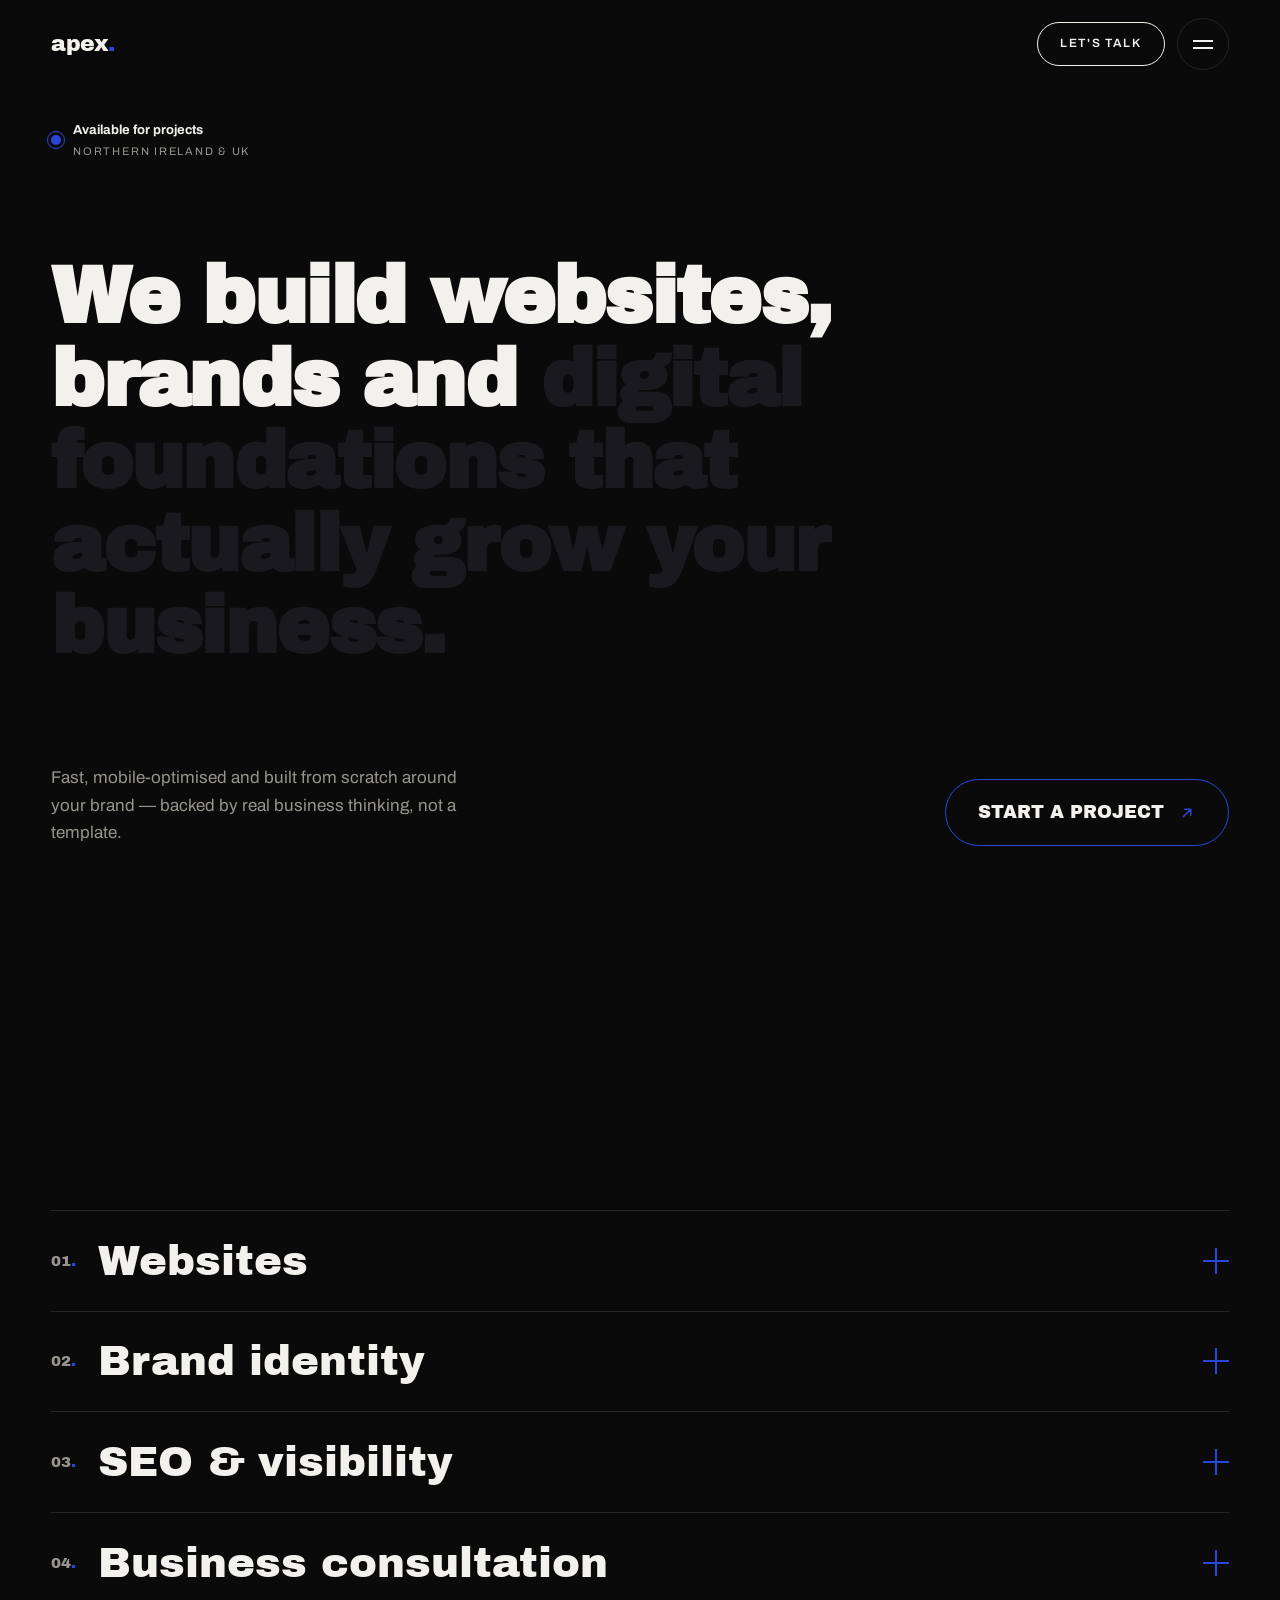
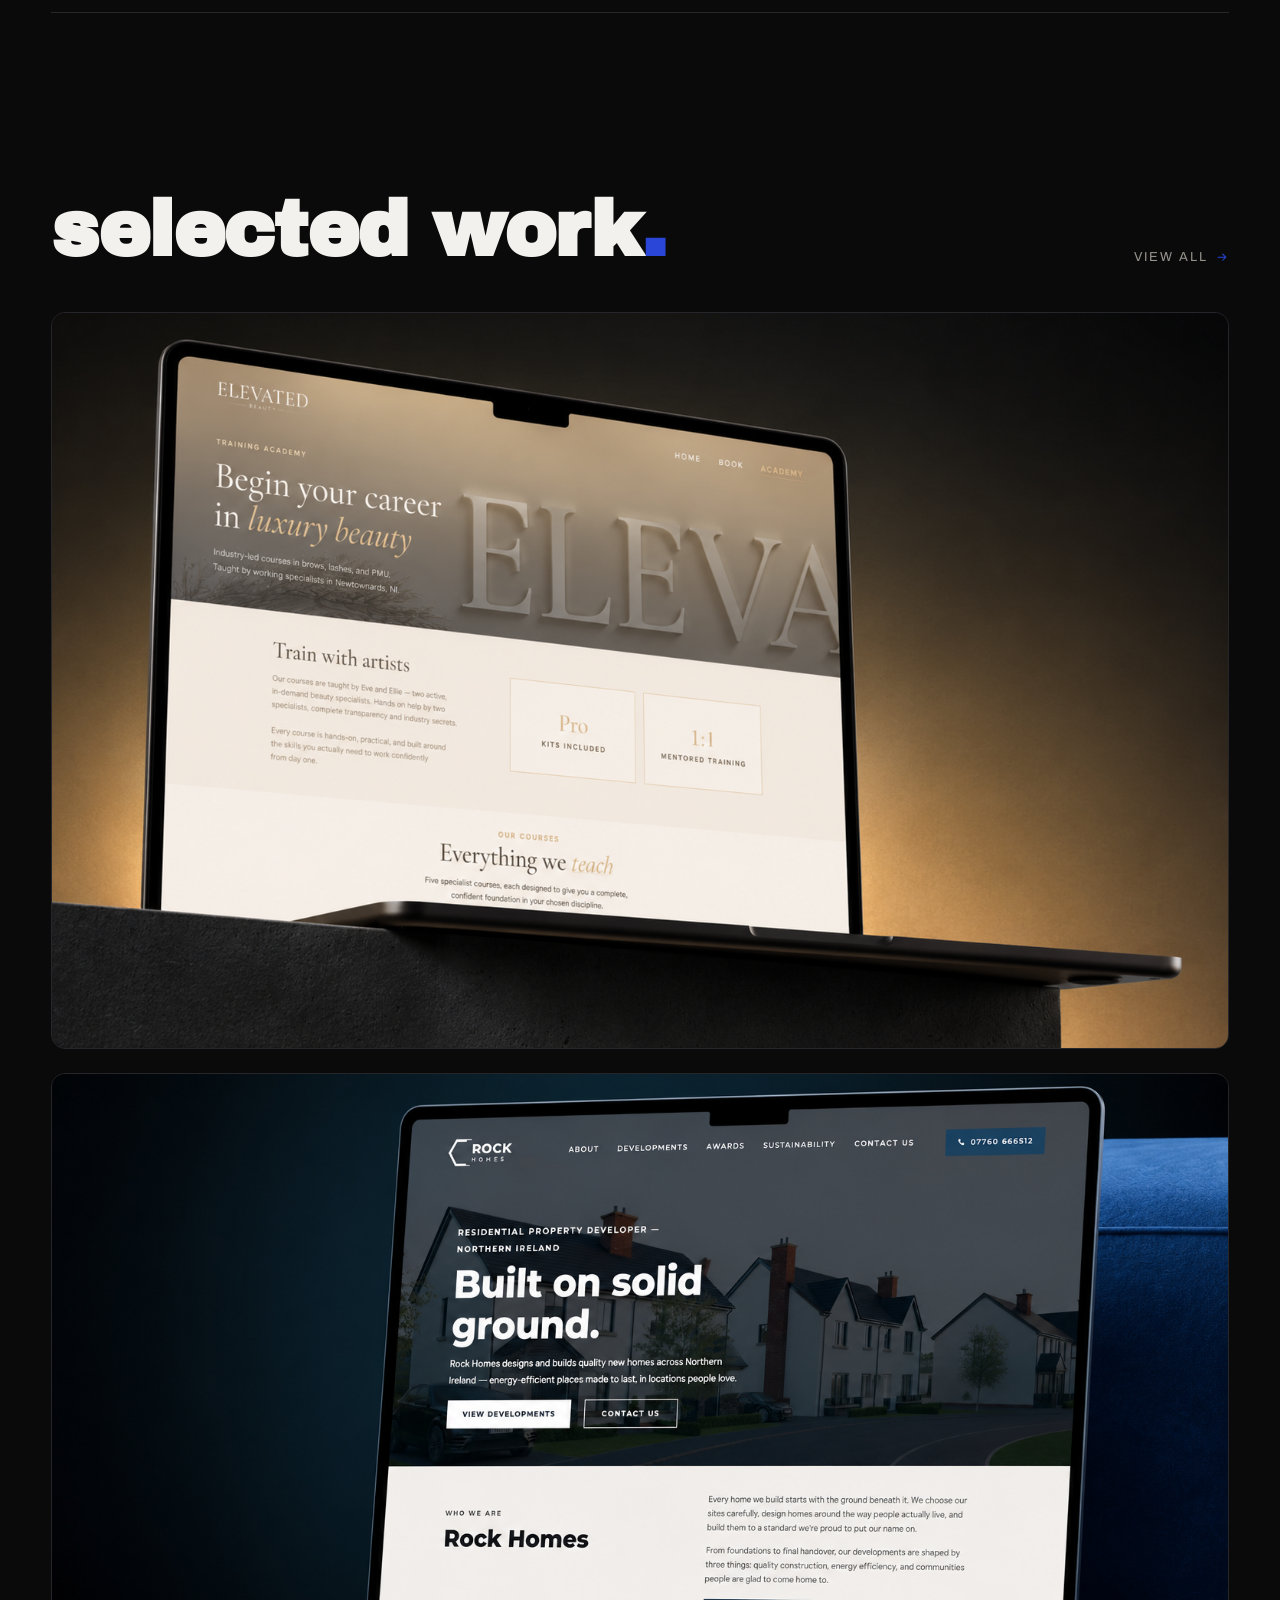
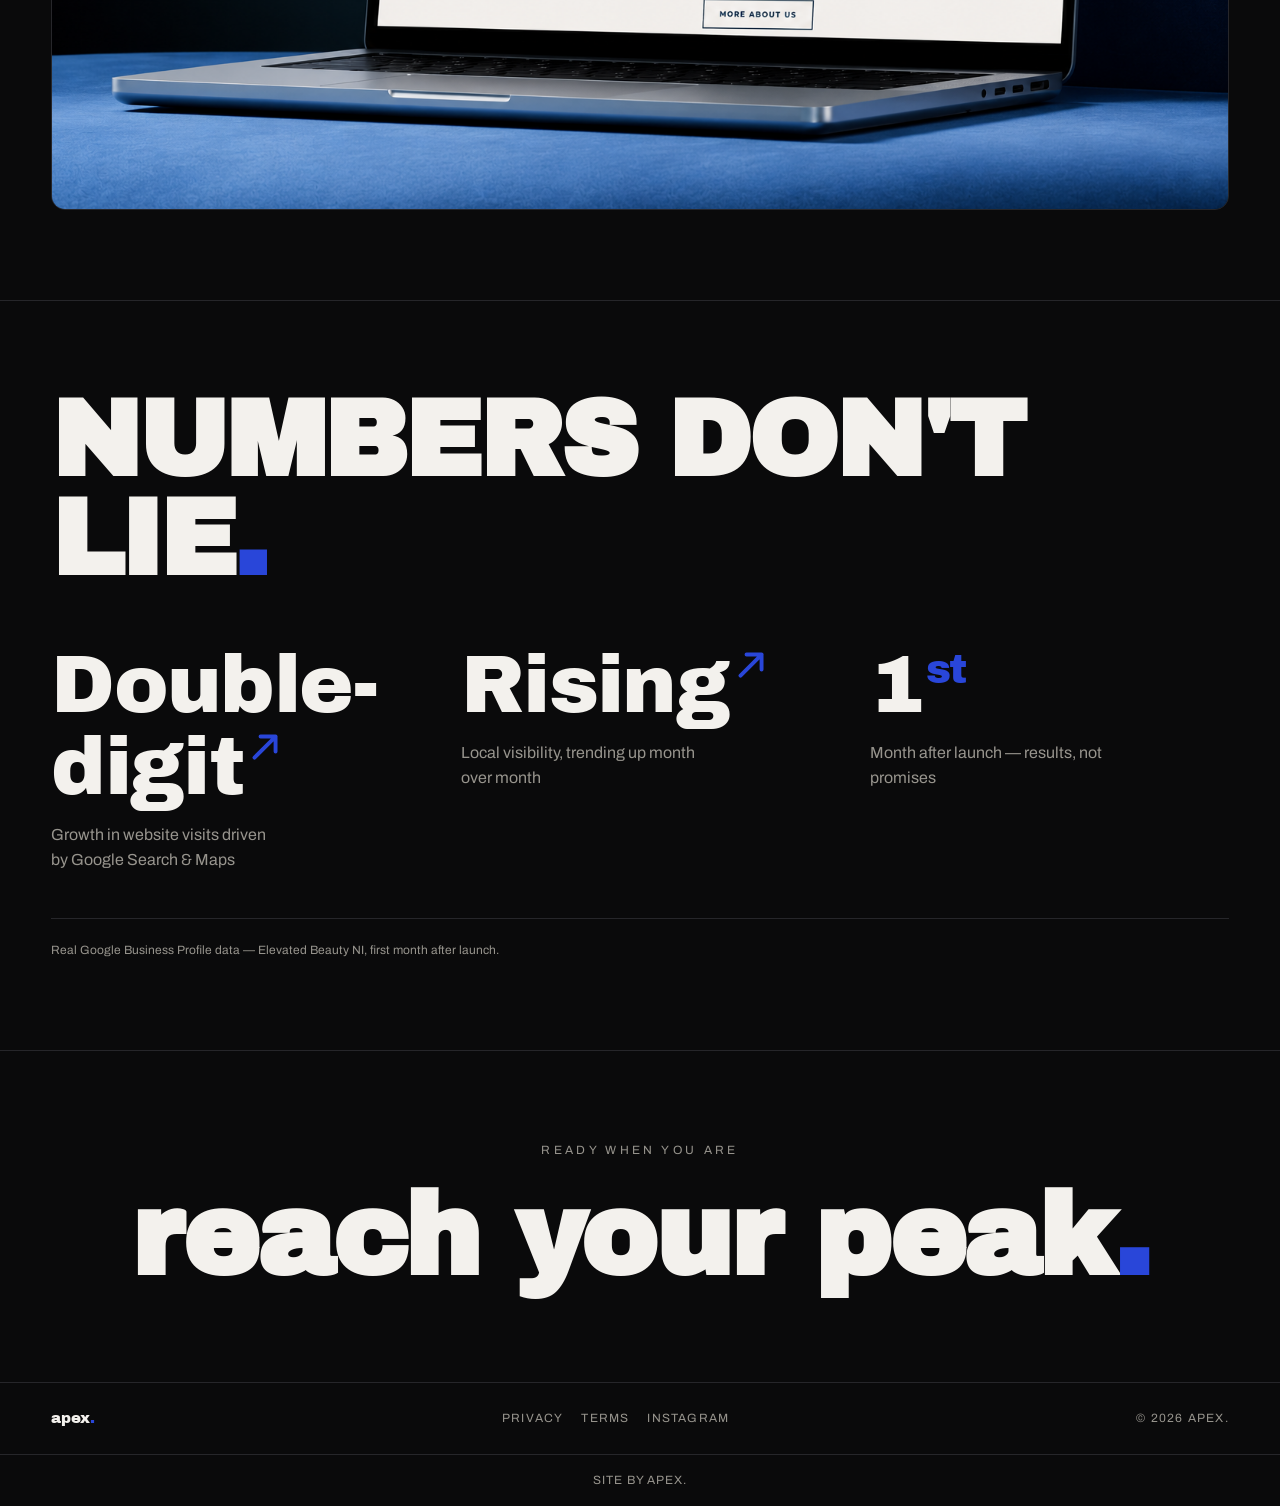
==== commit f1694444: "Update index.html" ====
--- a/index.html
+++ b/index.html
@@ -112,8 +112,8 @@
 .tags{display:flex;flex-wrap:wrap;gap:10px}
 .tags span{border:1px solid var(--line);border-radius:100px;padding:9px 18px;font-size:13px;transition:border-color .2s}
 .tags span:hover{border-color:var(--accent)}
-.svc-visual{aspect-ratio:16/11;border-radius:14px;background:var(--ink-2);border:1px solid var(--line);display:flex;align-items:center;justify-content:center}
-.svc-visual .mono{font-family:var(--display);font-size:clamp(26px,4vw,50px);text-transform:uppercase;color:var(--ink-3)}
+.svc-visual{aspect-ratio:16/11;border-radius:14px;background:var(--ink-2);border:1px solid var(--line);overflow:hidden}
+.svc-visual img{width:100%;height:100%;object-fit:cover;display:block}
 @media (max-width:760px){.svc-panel-inner{grid-template-columns:1fr;padding-left:0}.svc-visual{order:-1}}
 
 /* WORK CARDS */
@@ -186,6 +186,20 @@
 .legal a:hover{color:var(--accent)}
 .legal strong{color:var(--paper)}
 
+/* ARROW ICONS (SVG, not emoji glyphs) */
+.ico{width:1em;height:1em;fill:none;stroke:currentColor;stroke-width:2;stroke-linecap:round;stroke-linejoin:round;flex-shrink:0}
+.btn-pill .ico{stroke:var(--accent);transition:stroke .3s,transform .3s}
+.btn-pill:hover .ico{stroke:var(--paper);transform:translate(3px,-3px)}
+.view{display:inline-flex;align-items:center;gap:8px}
+.view .ico{stroke:var(--accent);width:.95em;height:.95em;transition:transform .25s}
+.view:hover .ico{transform:translateX(4px)}
+.inline-link{display:inline-flex;align-items:center;gap:7px}
+.inline-link .ico{stroke:var(--accent);width:.9em;height:.9em;transition:transform .25s}
+.inline-link:hover .ico{transform:translate(2px,-2px)}
+form button .ico{stroke:var(--accent);transition:stroke .3s,transform .3s}
+form button:hover .ico{stroke:var(--paper);transform:translateX(4px)}
+.trend{width:.44em;height:.44em;fill:none;stroke:var(--accent);stroke-width:2.6;stroke-linecap:round;stroke-linejoin:round;vertical-align:super;margin-left:4px}
+
 /* CTA STRIP */
 .cta-strip{border-top:1px solid var(--line);text-align:center}
 .cta-strip .peak-line{font-size:12px;letter-spacing:.28em;text-transform:uppercase;color:var(--muted);margin-bottom:22px}
@@ -255,7 +269,7 @@
   </div>
   <div class="menu-foot">
     <a href="mailto:apexdesignni@gmail.com">apexdesignni@gmail.com</a>
-    <a href="https://www.instagram.com/apexdesignni/" target="_blank" rel="noopener">Instagram &rarr;</a>
+    <a href="https://www.instagram.com/apexdesignni/" target="_blank" rel="noopener" class="inline-link">Instagram <svg class="ico" viewBox="0 0 24 24" aria-hidden="true"><path d="M7 17 17 7M9 7h8v8"/></svg></a>
   </div>
 </nav>
 
@@ -267,7 +281,7 @@
   <h1 class="hero-statement" id="statement">We build websites, brands and digital foundations that actually grow your business.</h1>
   <div class="hero-bottom">
     <p class="hero-sub reveal">Fast, mobile-optimised and built from scratch around your brand &mdash; backed by real business thinking, not a template.</p>
-    <a href="contact.html" class="btn-pill reveal d1">Start a project <span>&#8599;</span></a>
+    <a href="contact.html" class="btn-pill reveal d1">Start a project <svg class="ico" viewBox="0 0 24 24" aria-hidden="true"><path d="M7 17 17 7M9 7h8v8"/></svg></a>
   </div>
 </section>
 
@@ -286,7 +300,7 @@
           <p class="svc-desc">Design-led websites and high-converting landing pages, engineered to turn visitors into customers &mdash; not just look good on a screen.</p>
           <div class="tags"><span>Web design</span><span>Web development</span><span>Landing pages</span><span>SEO structure</span></div>
         </div>
-        <div class="svc-visual"><span class="mono">Build</span></div>
+        <div class="svc-visual"><img src="images/website-placeholder.png" alt="Websites" loading="lazy"></div>
       </div></div>
     </div>
     <div class="svc-item">
@@ -300,7 +314,7 @@
           <p class="svc-desc">A visual identity built around your business &mdash; typography, colour and a mark that cuts through and makes customers remember you.</p>
           <div class="tags"><span>Visual identity</span><span>Logo &amp; mark</span><span>Art direction</span></div>
         </div>
-        <div class="svc-visual"><span class="mono">Identity</span></div>
+        <div class="svc-visual"><img src="images/brand-identity-placeholder.png" alt="Brand identity" loading="lazy"></div>
       </div></div>
     </div>
     <div class="svc-item">
@@ -314,7 +328,7 @@
           <p class="svc-desc">Structured data, local targeting and Google Business setup that help the right customers find you in Belfast, North Down and beyond.</p>
           <div class="tags"><span>Local SEO</span><span>Structured data</span><span>Google Business</span></div>
         </div>
-        <div class="svc-visual"><span class="mono">Found</span></div>
+        <div class="svc-visual"><img src="images/seo-placeholder.png" alt="SEO and visibility" loading="lazy"></div>
       </div></div>
     </div>
     <div class="svc-item">
@@ -328,7 +342,7 @@
           <p class="svc-desc">Before a single page is designed, I map the site to a real commercial goal &mdash; the rigour of a consultancy background, applied to your business.</p>
           <div class="tags"><span>Strategy</span><span>Commercial planning</span><span>Growth</span></div>
         </div>
-        <div class="svc-visual"><span class="mono">Strategy</span></div>
+        <div class="svc-visual"><img src="images/consultation-placeholder.png" alt="Business consultation" loading="lazy"></div>
       </div></div>
     </div>
 </div>
@@ -337,15 +351,15 @@
 <section>
   <div class="work-top">
     <h2 class="reveal">selected work<span class="dot">.</span></h2>
-    <a href="portfolio.html" class="view reveal">View all &rarr;</a>
+    <a href="portfolio.html" class="view reveal">View all <svg class="ico" viewBox="0 0 24 24" aria-hidden="true"><path d="M4 12h15M13 6l6 6-6 6"/></svg></a>
   </div>
   <div class="work-grid">
     <a class="work-card reveal" href="https://www.elevatedbeautyni.co.uk/" target="_blank" rel="noopener">
-      <div class="shot"><img src="images/elevated-beauty.png" alt="Elevated Beauty NI website"></div>
+      <div class="shot"><img src="images/elevated-placeholder.png" alt="Elevated Beauty NI website"></div>
       <div class="info"><h3>Elevated Beauty NI</h3><span>Beauty studio<br>Multi-page &amp; booking</span></div>
     </a>
     <a class="work-card reveal" href="https://jakesloan2.github.io/rock-homes/index.html" target="_blank" rel="noopener">
-      <div class="shot"><img src="images/rock-homes.png" alt="Rock Homes website"></div>
+      <div class="shot"><img src="images/rock-placeholder.png" alt="Rock Homes website"></div>
       <div class="info"><h3>Rock Homes</h3><span>Residential<br>Property developer</span></div>
     </a>
   </div>
@@ -355,11 +369,11 @@
   <h2 class="numbers-head reveal">numbers don't lie<span class="dot">.</span></h2>
   <div class="numbers-grid">
     <div class="num-item reveal">
-      <div class="figure">Double-digit<span class="unit">&#8599;</span></div>
+      <div class="figure">Double-digit<svg class="trend" viewBox="0 0 24 24" aria-hidden="true"><path d="M5 19 19 5M9 5h10v10"/></svg></div>
       <p class="label">Growth in website visits driven by Google Search &amp; Maps</p>
     </div>
     <div class="num-item reveal d1">
-      <div class="figure">Rising<span class="unit">&#8599;</span></div>
+      <div class="figure">Rising<svg class="trend" viewBox="0 0 24 24" aria-hidden="true"><path d="M5 19 19 5M9 5h10v10"/></svg></div>
       <p class="label">Local visibility, trending up month over month</p>
     </div>
     <div class="num-item reveal d2">
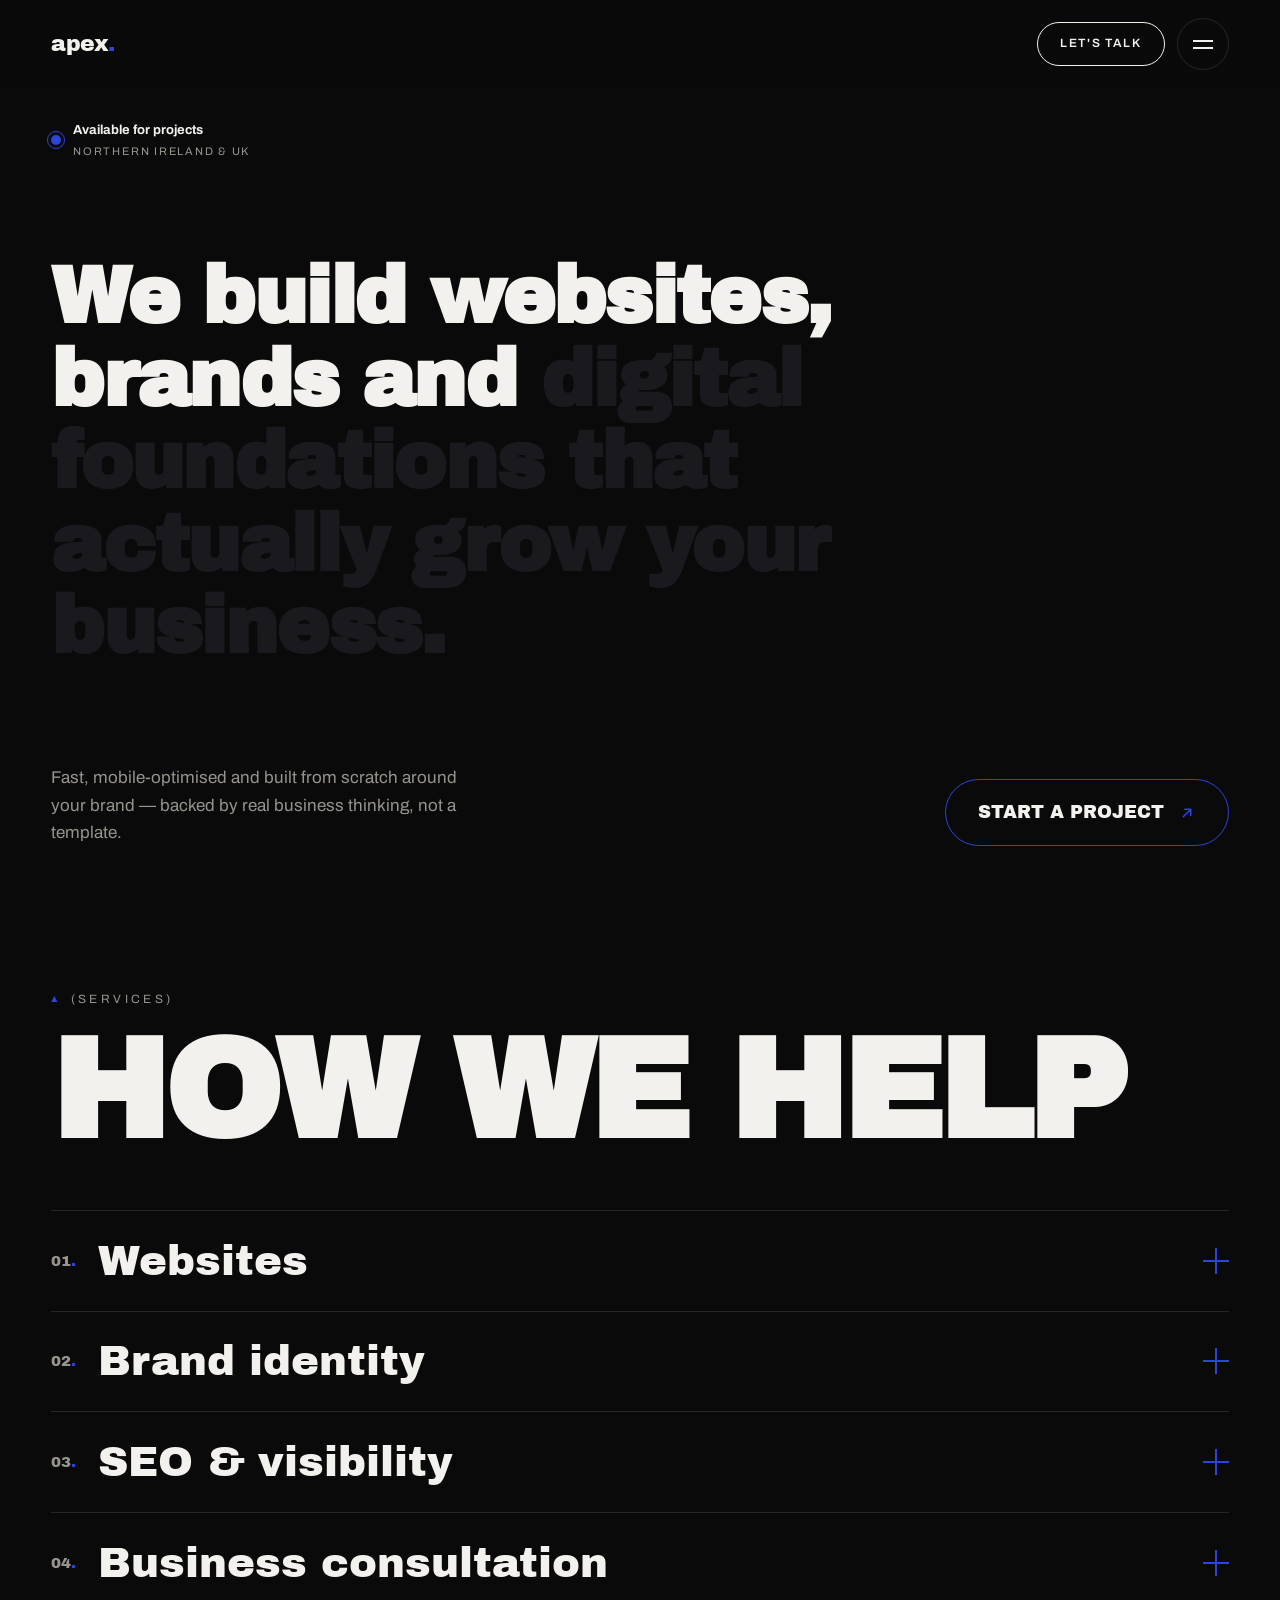
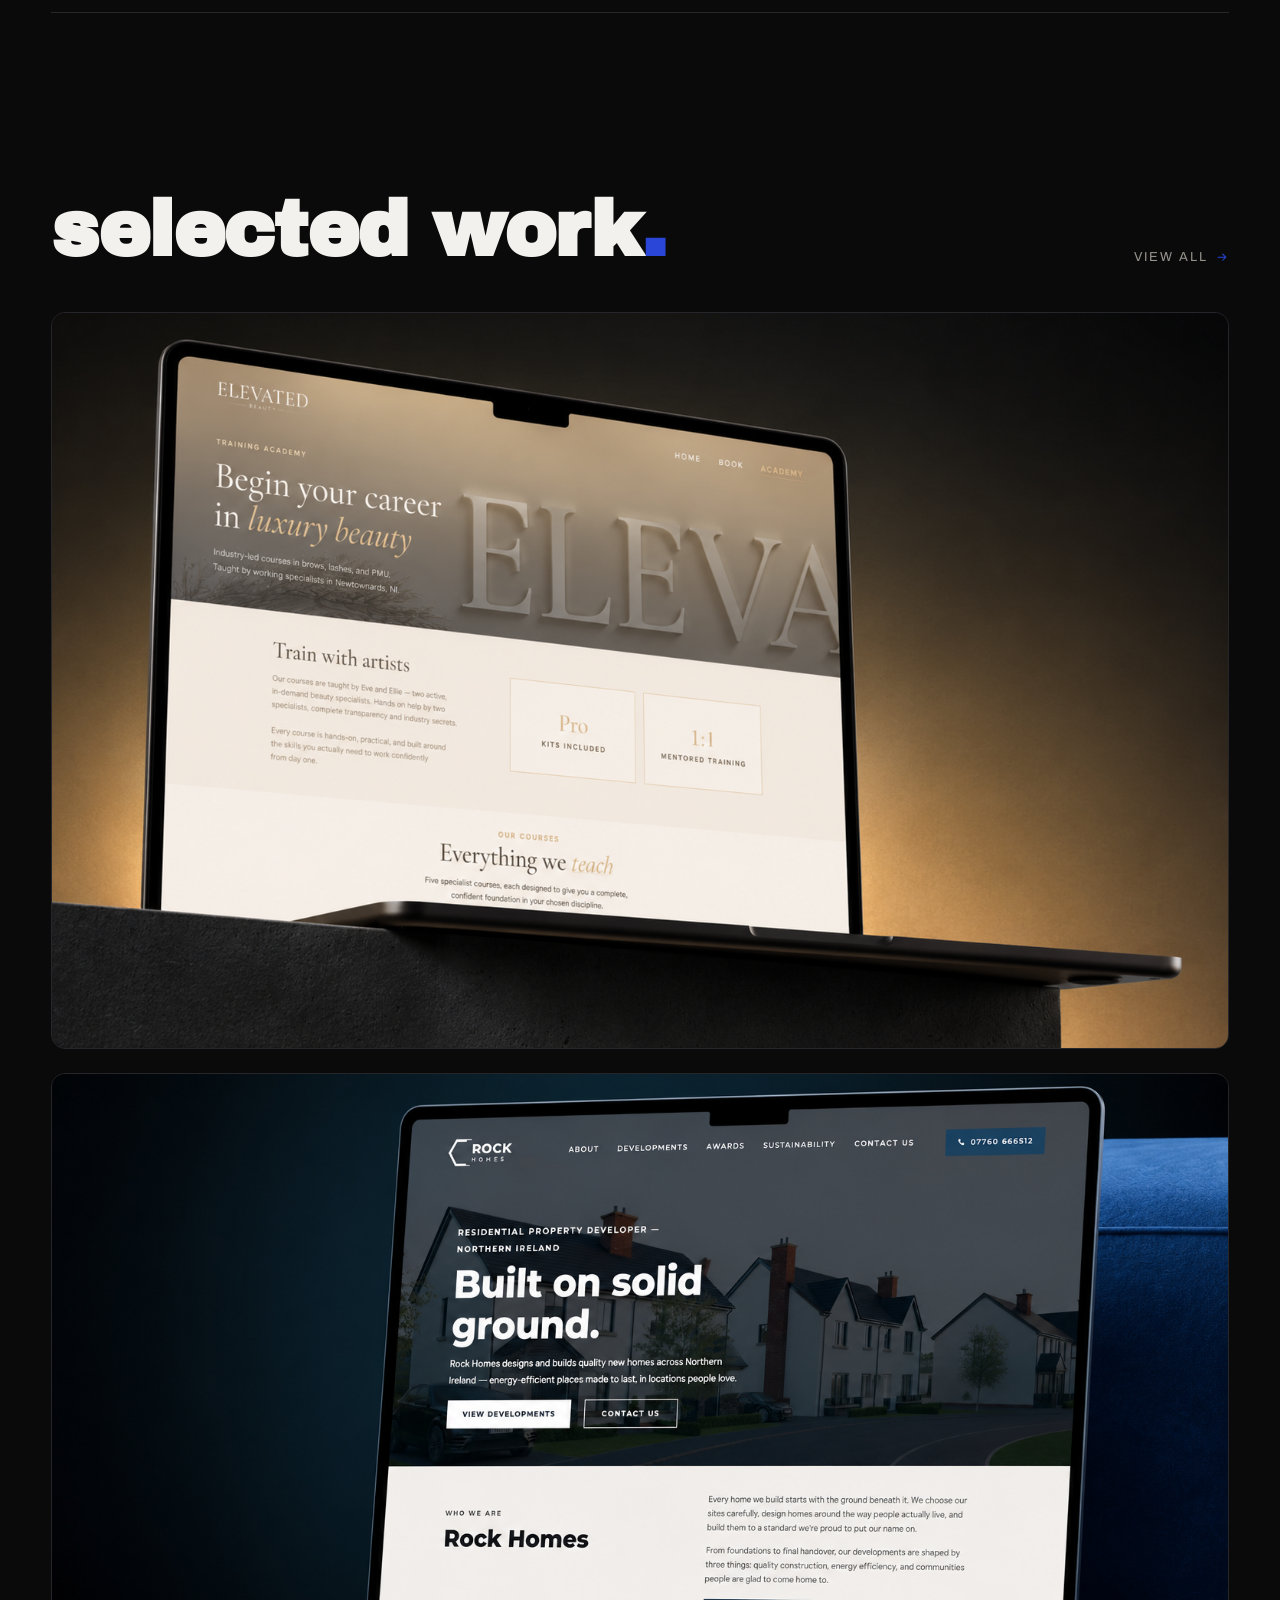
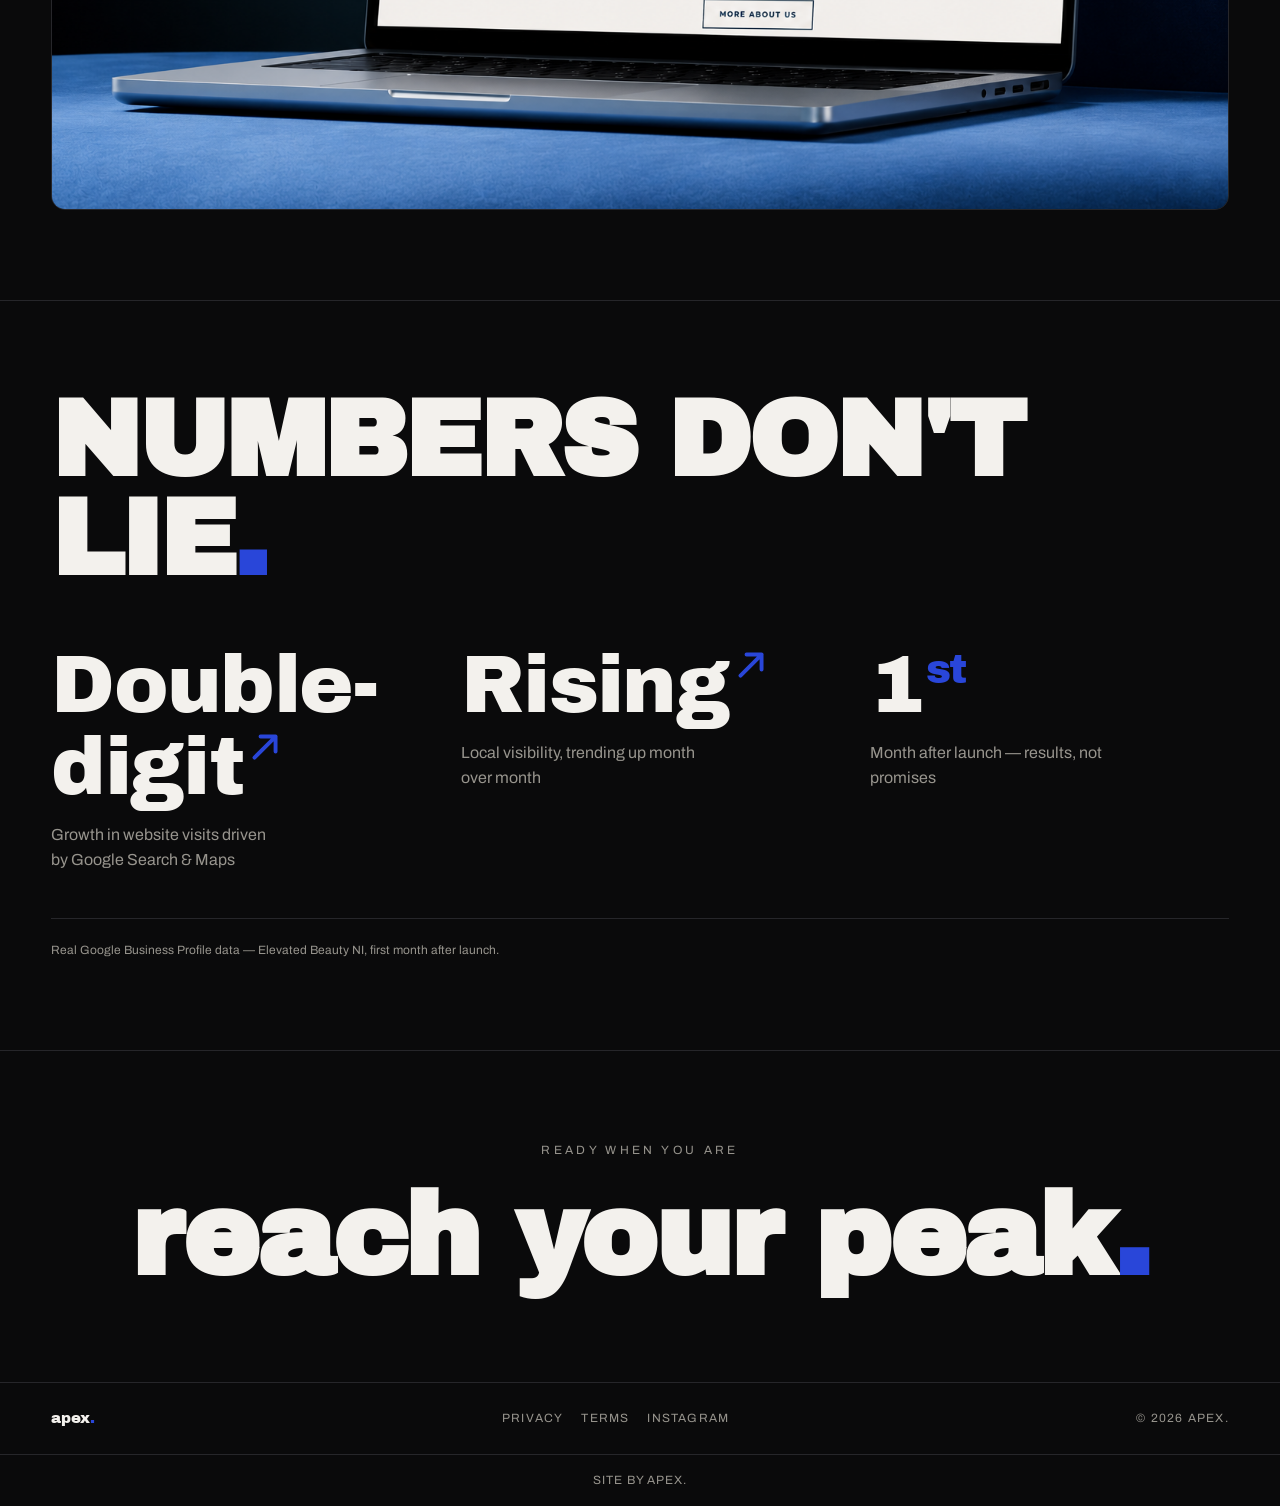
==== commit 1e44e18f: "Update index.html" ====
--- a/index.html
+++ b/index.html
@@ -113,7 +113,34 @@
 .tags span{border:1px solid var(--line);border-radius:100px;padding:9px 18px;font-size:13px;transition:border-color .2s}
 .tags span:hover{border-color:var(--accent)}
 .svc-visual{aspect-ratio:16/11;border-radius:14px;background:var(--ink-2);border:1px solid var(--line);overflow:hidden}
-.svc-visual img{width:100%;height:100%;object-fit:cover;display:block}
+
+.svc-visual img{
+  width:100%;
+  height:100%;
+  object-fit:cover;
+  object-position:center center;
+  display:block;
+  transition:transform .45s ease;
+}
+
+/* Individual image framing for premium composition */
+.svc-item:nth-of-type(1) .svc-visual img{
+  transform:scale(.88);
+  object-position:center center;
+}
+.svc-item:nth-of-type(2) .svc-visual img{
+  transform:scale(.80);
+  object-position:center center;
+}
+.svc-item:nth-of-type(3) .svc-visual img{
+  transform:scale(.86);
+  object-position:center 48%;
+}
+.svc-item:nth-of-type(4) .svc-visual img{
+  transform:scale(.82);
+  object-position:center center;
+}
+
 @media (max-width:760px){.svc-panel-inner{grid-template-columns:1fr;padding-left:0}.svc-visual{order:-1}}
 
 /* WORK CARDS */
@@ -298,7 +325,7 @@
       <div class="svc-panel"><div class="svc-panel-inner">
         <div>
           <p class="svc-desc">Design-led websites and high-converting landing pages, engineered to turn visitors into customers &mdash; not just look good on a screen.</p>
-          <div class="tags"><span>Web design</span><span>Web development</span><span>Landing pages</span><span>SEO structure</span></div>
+          <div class="tags"><span>Web design</span><span>Web development</span><span>Landing pages</span><span>CMS integration</span></div>
         </div>
         <div class="svc-visual"><img src="images/website-placeholder.png" alt="Websites" loading="lazy"></div>
       </div></div>
@@ -312,7 +339,7 @@
       <div class="svc-panel"><div class="svc-panel-inner">
         <div>
           <p class="svc-desc">A visual identity built around your business &mdash; typography, colour and a mark that cuts through and makes customers remember you.</p>
-          <div class="tags"><span>Visual identity</span><span>Logo &amp; mark</span><span>Art direction</span></div>
+          <div class="tags"><span>Visual identity</span><span>Logo &amp; mark</span><span>Art direction</span><span>Brand strategy</span></div>
         </div>
         <div class="svc-visual"><img src="images/brand-identity-placeholder.png" alt="Brand identity" loading="lazy"></div>
       </div></div>
@@ -326,7 +353,7 @@
       <div class="svc-panel"><div class="svc-panel-inner">
         <div>
           <p class="svc-desc">Structured data, local targeting and Google Business setup that help the right customers find you in Belfast, North Down and beyond.</p>
-          <div class="tags"><span>Local SEO</span><span>Structured data</span><span>Google Business</span></div>
+          <div class="tags"><span>Local SEO</span><span>Structured data</span><span>Google Business</span><span>Technical SEO</span></div>
         </div>
         <div class="svc-visual"><img src="images/seo-placeholder.png" alt="SEO and visibility" loading="lazy"></div>
       </div></div>
@@ -340,7 +367,7 @@
       <div class="svc-panel"><div class="svc-panel-inner">
         <div>
           <p class="svc-desc">Before a single page is designed, I map the site to a real commercial goal &mdash; the rigour of a consultancy background, applied to your business.</p>
-          <div class="tags"><span>Strategy</span><span>Commercial planning</span><span>Growth</span></div>
+          <div class="tags"><span>Strategy</span><span>Commercial planning</span><span>Growth</span><span>Digital transformation</span></div>
         </div>
         <div class="svc-visual"><img src="images/consultation-placeholder.png" alt="Business consultation" loading="lazy"></div>
       </div></div>
@@ -350,7 +377,7 @@
 
 <section>
   <div class="work-top">
-    <h2 class="reveal">selected work<span class="dot">.</span></h2>
+    <h2 class="reveal">SELECTED WORK<span class="dot">.</span></h2>
     <a href="portfolio.html" class="view reveal">View all <svg class="ico" viewBox="0 0 24 24" aria-hidden="true"><path d="M4 12h15M13 6l6 6-6 6"/></svg></a>
   </div>
   <div class="work-grid">
@@ -386,7 +413,7 @@
 
 <section class="cta-strip">
   <p class="peak-line reveal">Ready when you are</p>
-  <h2 class="reveal d1"><a href="contact.html">reach your peak<span class="dot">.</span></a></h2>
+  <h2 class="reveal d1"><a href="contact.html">Reach your peak<span class="dot">.</span></a></h2>
 </section>
 
 <footer>
